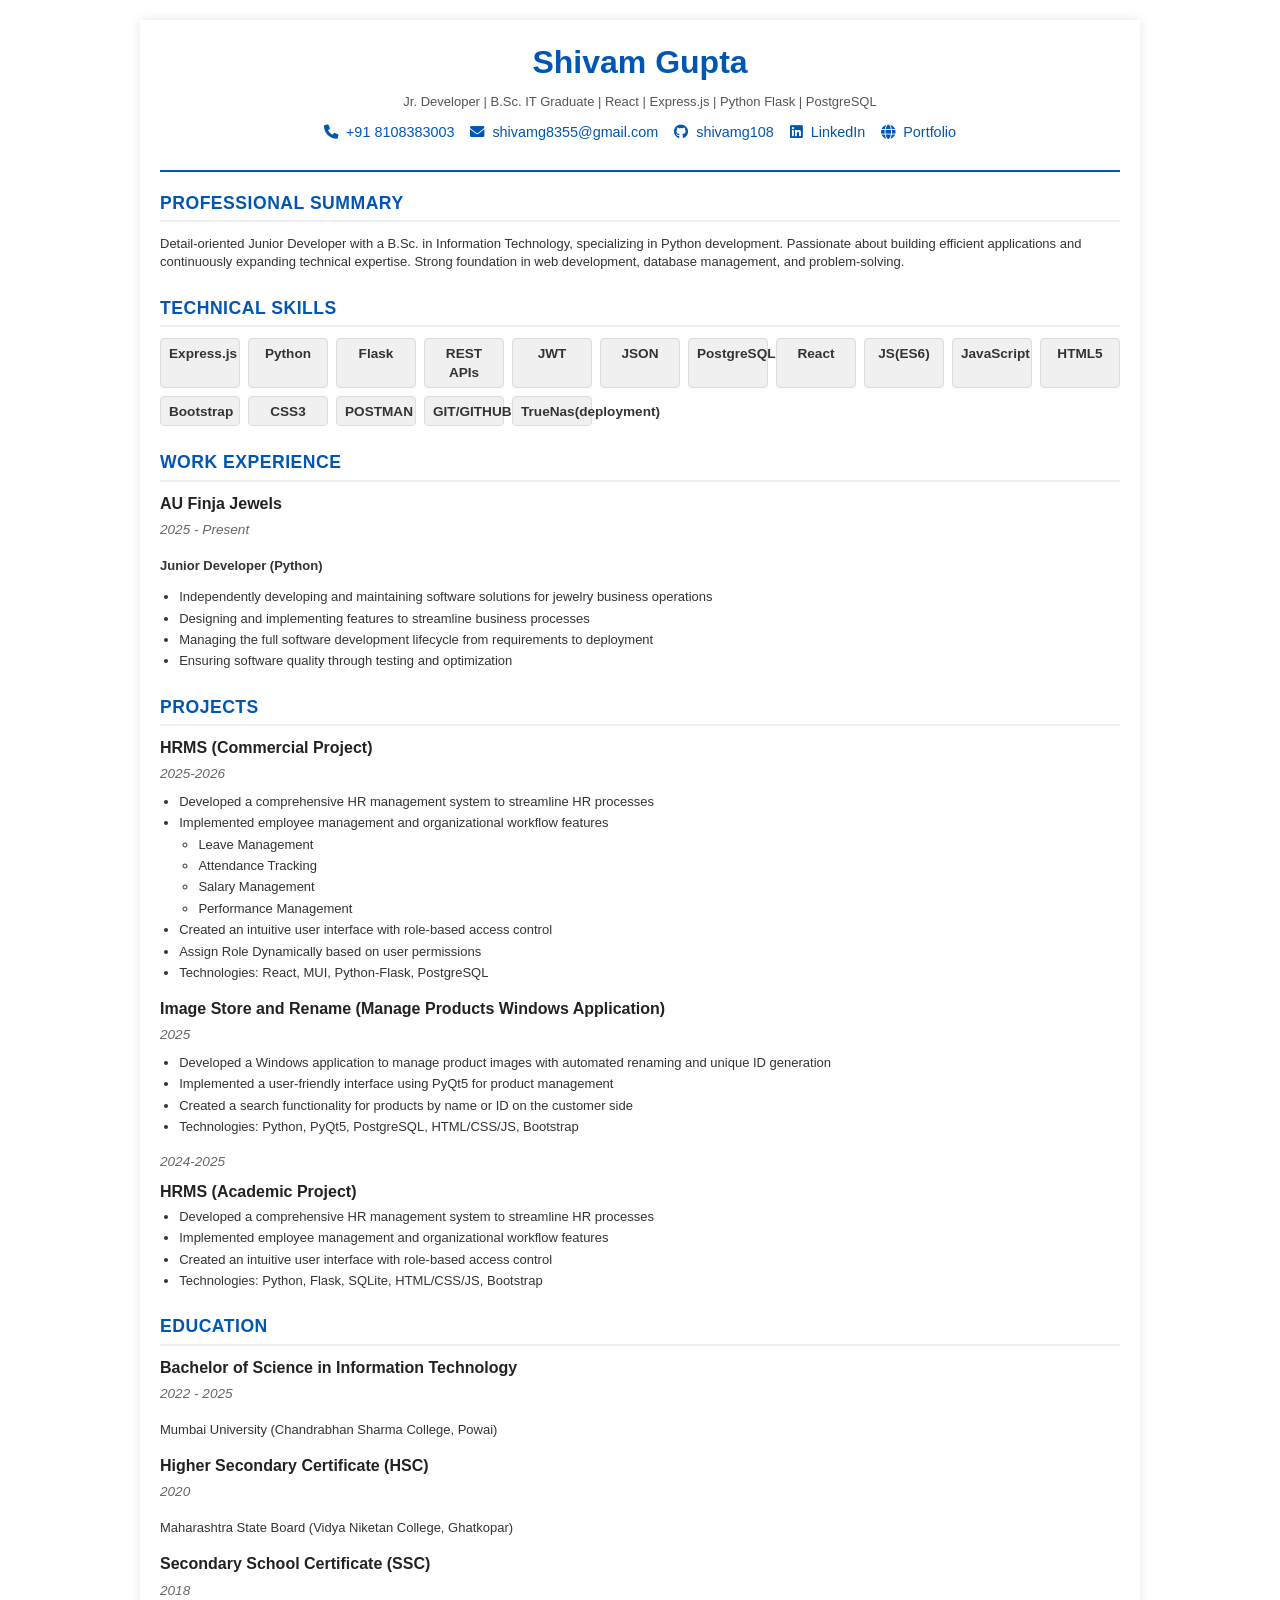
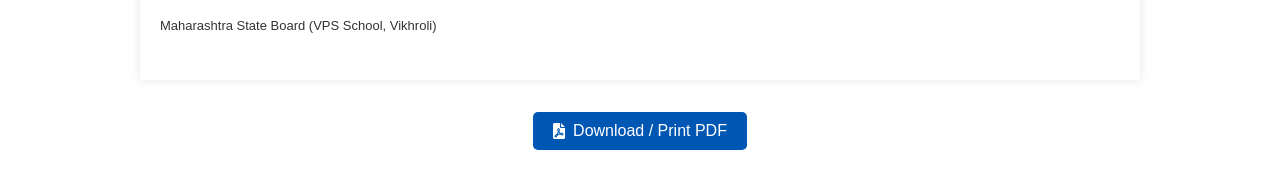
==== resume.html @ e51bef3b "new updates" ====
<!DOCTYPE html>
<html lang="en">

<head>
    <meta charset="UTF-8">
    <meta name="viewport" content="width=device-width, initial-scale=1.0">
    <title>Shivam Gupta - Resume</title>
    <link rel="icon" type="image/png" href="favicon.png">
    <link rel="stylesheet" href="https://cdnjs.cloudflare.com/ajax/libs/font-awesome/6.0.0-beta3/css/all.min.css">
    <style>
        :root {
            --primary-color: #0056b3;
            --text-color: #333333;
            --bg-color: #ffffff;
            --light-gray: #f0f0f0;
        }

        body.resume-page {
            max-width: 1000px;
            margin: 0 auto;
            background: var(--bg-color);
            color: var(--text-color);
            font-family: 'Segoe UI', Tahoma, Geneva, Verdana, sans-serif;
            font-size: 13px;
            line-height: 1.4;
            padding: 20px;
        }

        .container {
            background: #fff;
            padding: 20px;
            box-shadow: 0 0 10px rgba(0,0,0,0.1);
        }

        .resume-header {
            text-align: center;
            margin-bottom: 1.2rem;
            border-bottom: 2px solid var(--primary-color);
            padding-bottom: 1rem;
        }

        .resume-header h1 {
            color: var(--primary-color);
            margin: 0;
            font-size: 2rem;
        }

        .resume-header p {
            color: #555;
            margin: 0.5rem 0;
            font-weight: 500;
        }

        .contact-info {
            display: flex;
            justify-content: center;
            flex-wrap: wrap;
            gap: 1rem;
            margin: 0.7rem 0;
        }

        .contact-info a {
            color: var(--primary-color);
            text-decoration: none;
            display: flex;
            align-items: center;
            gap: 0.5rem;
            font-size: 0.9rem;
        }

        .resume-section {
            margin-bottom: 1.5rem;
        }

        .resume-section h2 {
            color: var(--primary-color);
            border-bottom: 2px solid #eee;
            padding-bottom: 0.3rem;
            margin-bottom: 0.7rem;
            text-transform: uppercase;
            font-size: 1.1rem;
            letter-spacing: 0.5px;
        }

        .resume-item {
            margin-bottom: 1rem;
        }

        .resume-item h3 {
            margin: 0.3rem 0;
            color: #222;
            font-size: 1rem;
        }

        .resume-item .date {
            color: #666;
            font-style: italic;
            font-size: 0.85rem;
            margin-bottom: 0.3rem;
            display: inline-block;
        }

        .resume-item ul {
            margin: 0.3rem 0 0 1.2rem;
            padding: 0;
        }

        .resume-item li {
            margin-bottom: 0.2rem;
        }

        .skills-grid {
            display: grid;
            grid-template-columns: repeat(auto-fill, minmax(80px, 1fr));
            gap: 0.5rem;
        }

        .skill-tag {
            background: var(--light-gray);
            border: 1px solid #ddd;
            color: #333;
            padding: 0.3rem 0.5rem;
            border-radius: 4px;
            text-align: center;
            font-size: 0.85rem;
            font-weight: 600;
        }

        .btn {
            background-color: var(--primary-color);
            color: white;
            padding: 10px 20px;
            text-decoration: none;
            border-radius: 5px;
            border: none;
            cursor: pointer;
            font-size: 1rem;
            display: inline-flex;
            align-items: center;
            gap: 8px;
            transition: background 0.3s;
        }

        .btn:hover {
            background-color: #004494;
        }

        @media print {
            @page {
                margin: 0.5cm;
                size: A4;
            }

            body {
                background: white !important;
                color: black !important;
                -webkit-print-color-adjust: exact !important;
                print-color-adjust: exact !important;
            }

            * {
                -webkit-print-color-adjust: exact !important;
                print-color-adjust: exact !important;
            }

            .container {
                box-shadow: none;
            }

            .resume-page {
                width: 100%;
                max-width: 100%;
                margin: 0;
                padding: 0;
                font-size: 11pt; 
                line-height: 1.3;
            }

            .resume-header h1 {
                color: var(--primary-color) !important;
            }

            .resume-section h2 {
                color: var(--primary-color) !important;
                border-bottom: 2px solid var(--primary-color) !important;
            }

            .contact-info a {
                color: var(--primary-color) !important;
                text-decoration: none;
            }

            .skill-tag {
                background: var(--primary-color) !important;
                border: 1px solid var(--primary-color) !important;
                color: white !important;
            }

            .no-print {
                display: none !important;
            }

            .print-only {
                display: block !important;
                margin-top: 2rem;
                padding-top: 1rem;
                border-top: 1px solid #ccc;
                text-align: center;
                font-size: 0.9em;
                page-break-inside: avoid;
            }

            a {
                text-decoration: none;
                color: inherit;
            }
            
            .resume-item {
                break-inside: avoid;
            }
            
            h2 {
                break-after: avoid;
            }
        }
        
        @media screen {
            .print-only {
                display: none;
            }
        }
    </style>
</head>

<body class="resume-page">
    <div class="container">
        <div class="resume-header">
            <h1>Shivam Gupta</h1>
            <p>Jr. Developer | B.Sc. IT Graduate | React | Express.js | Python Flask | PostgreSQL</p>
            <div class="contact-info">
                <a href="tel:+918108383003"><i class="fas fa-phone"></i> +91 8108383003</a>
                <a href="mailto:shivamg8355@gmail.com"><i class="fas fa-envelope"></i> shivamg8355@gmail.com</a>
                <a href="https://github.com/shivamg108" target="_blank"><i class="fab fa-github"></i> shivamg108</a>
                <a href="https://www.linkedin.com/in/shivam-gupta-35264a30b" target="_blank"><i class="fab fa-linkedin"></i> LinkedIn</a>
                <a href="https://shivamg108.github.io/portfolio-shivam/" target="_blank"><i class="fas fa-globe"></i> Portfolio</a>
            </div>
        </div>

        <div class="resume-section">
            <h2>Professional Summary</h2>
            <p>Detail-oriented Junior Developer with a B.Sc. in Information Technology, specializing in Python
                development. Passionate about building
                efficient applications and continuously expanding technical expertise. Strong foundation in web
                development, database management, and problem-solving.</p>
        </div>

        <div class="resume-section">
            <h2>Technical Skills</h2>
            <div class="skills-grid">
                <div class="skill-tag">Express.js</div>
                <div class="skill-tag">Python</div>
                <div class="skill-tag">Flask</div>
                <div class="skill-tag">REST APIs</div>
                <div class="skill-tag">JWT</div>
                <div class="skill-tag">JSON</div>
                <div class="skill-tag">PostgreSQL</div>
                <div class="skill-tag">React</div>
                <div class="skill-tag">JS(ES6)</div>
                <div class="skill-tag">JavaScript</div>
                <div class="skill-tag">HTML5</div>
                <div class="skill-tag">Bootstrap</div>
                <div class="skill-tag">CSS3</div>
                <div class="skill-tag">POSTMAN</div>
                <div class="skill-tag">GIT/GITHUB</div>
                <div class="skill-tag">TrueNas(deployment)</div>
            </div>
        </div>

        <div class="resume-section">
            <h2>Work Experience</h2>

            <div class="resume-item">
                <h3>AU Finja Jewels</h3>
                <div class="date">2025 - Present</div>
                <p><strong>Junior Developer (Python)</strong></p>
                <ul>
                    <li>Independently developing and maintaining software solutions for jewelry business operations</li>
                    <li>Designing and implementing features to streamline business processes</li>
                    <li>Managing the full software development lifecycle from requirements to deployment</li>
                    <li>Ensuring software quality through testing and optimization</li>
                </ul>
            </div>

        </div>

        <div class="resume-section">
            <h2>Projects</h2>
            <div class="resume-item">
                <h3>HRMS (Commercial Project)</h3>
                <div class="date">2025-2026</div>
                <ul>
                    <li>Developed a comprehensive HR management system to streamline HR processes</li>
                    <li>Implemented employee management and organizational workflow features
                        <ul style="margin-top: 0.2rem;">
                            <li>Leave Management</li>
                            <li>Attendance Tracking</li>
                            <li>Salary Management</li>
                            <li>Performance Management</li>
                        </ul>
                    </li>
                    <li>Created an intuitive user interface with role-based access control</li>
                    <li>Assign Role Dynamically based on user permissions</li>
                    <li>Technologies: React, MUI, Python-Flask, PostgreSQL</li>
                </ul>
            </div>

            <div class="resume-item">
                <h3>Image Store and Rename (Manage Products Windows Application)</h3>
                <div class="date">2025</div>
                <ul>
                    <li>Developed a Windows application to manage product images with automated renaming and unique ID
                        generation</li>

                    <li>Implemented a user-friendly interface using PyQt5 for product management</li>
                    <li>Created a search functionality for products by name or ID on the customer side</li>
                    <li>Technologies: Python, PyQt5, PostgreSQL, HTML/CSS/JS, Bootstrap</li>
                </ul>
            </div>

            <div class="resume-item">
                <div class="date">2024-2025</div>
                <h3>HRMS (Academic Project)</h3>
                <ul>
                    <li>Developed a comprehensive HR management system to streamline HR processes</li>
                    <li>Implemented employee management and organizational workflow features</li>
                    <li>Created an intuitive user interface with role-based access control</li>
                    <li>Technologies: Python, Flask, SQLite, HTML/CSS/JS, Bootstrap</li>
                </ul>
            </div>
        </div>

        <div class="resume-section">
            <h2>Education</h2>
            <div class="resume-item">
                <h3>Bachelor of Science in Information Technology</h3>
                <div class="date">2022 - 2025</div>
                <p>Mumbai University (Chandrabhan Sharma College, Powai)</p>
            </div>
            <div class="resume-item">
                <h3>Higher Secondary Certificate (HSC)</h3>
                <div class="date">2020</div>
                <p>Maharashtra State Board (Vidya Niketan College, Ghatkopar)</p>
            </div>
            <div class="resume-item">
                <h3>Secondary School Certificate (SSC)</h3>
                <div class="date">2018</div>
                <p>Maharashtra State Board (VPS School, Vikhroli)</p>
            </div>
        </div>
        <div class="print-only">
            <p>References available upon request.</p>
            <p style="margin-top: 10px;"><strong>Portfolio:</strong> shivamg108.github.io/portfolio-shivam/</p>
        </div>
    </div>

    <div class="no-print" style="text-align: center; margin: 2rem 0 0;">
        <button onclick="window.print()" class="btn">
            <i class="fas fa-file-pdf"></i> Download / Print PDF
        </button>
    </div>

</body>

</html>
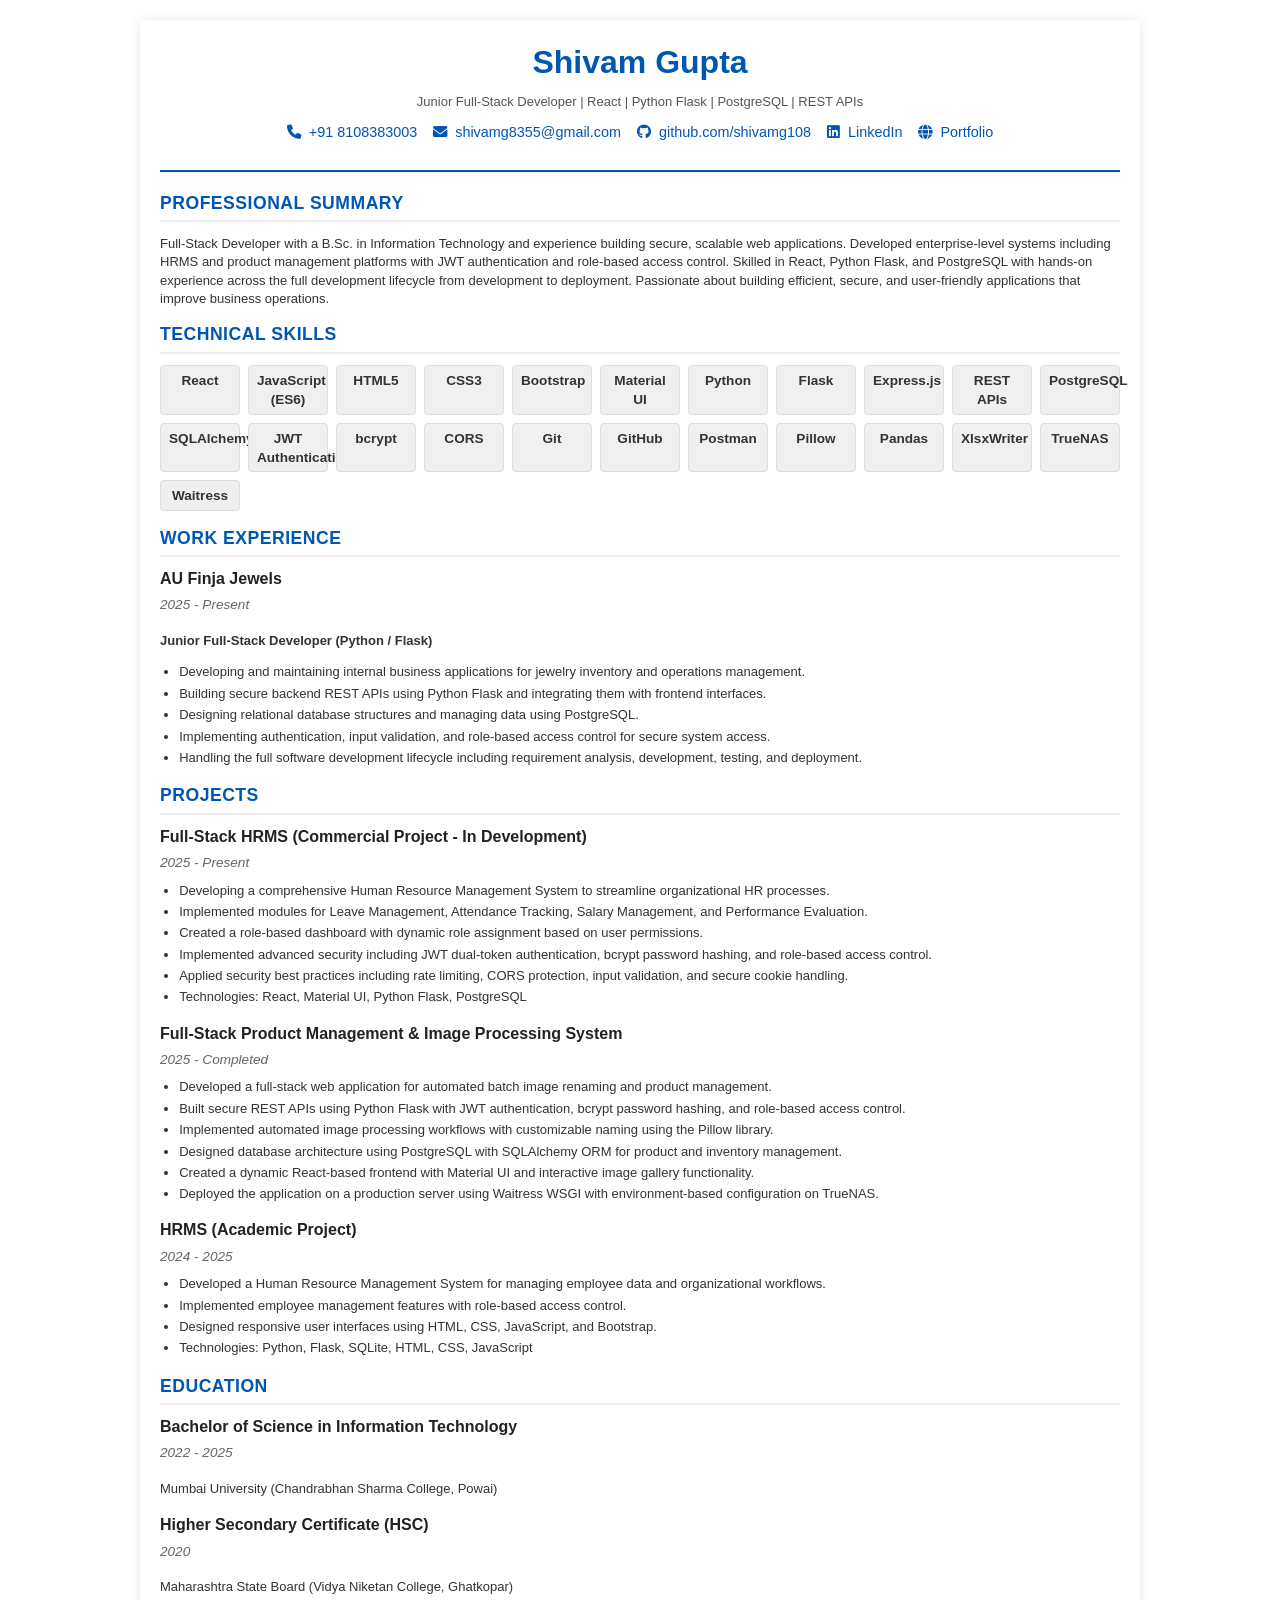
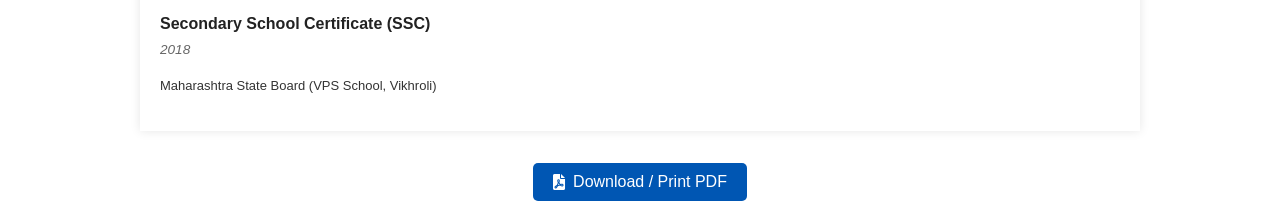
==== commit 0b5b868c: "Add files via upload" ====
--- a/resume.html
+++ b/resume.html
@@ -29,7 +29,7 @@
         .container {
             background: #fff;
             padding: 20px;
-            box-shadow: 0 0 10px rgba(0,0,0,0.1);
+            box-shadow: 0 0 10px rgba(0, 0, 0, 0.1);
         }
 
         .resume-header {
@@ -69,7 +69,7 @@
         }
 
         .resume-section {
-            margin-bottom: 1.5rem;
+            margin-bottom: 0.8rem;
         }
 
         .resume-section h2 {
@@ -172,7 +172,7 @@
                 max-width: 100%;
                 margin: 0;
                 padding: 0;
-                font-size: 11pt; 
+                font-size: 11pt;
                 line-height: 1.3;
             }
 
@@ -214,16 +214,16 @@
                 text-decoration: none;
                 color: inherit;
             }
-            
+
             .resume-item {
                 break-inside: avoid;
             }
-            
+
             h2 {
                 break-after: avoid;
             }
         }
-        
+
         @media screen {
             .print-only {
                 display: none;
@@ -233,112 +233,187 @@
 </head>
 
 <body class="resume-page">
+
     <div class="container">
+
         <div class="resume-header">
             <h1>Shivam Gupta</h1>
-            <p>Jr. Developer | B.Sc. IT Graduate | React | Express.js | Python Flask | PostgreSQL</p>
+            <p>Junior Full-Stack Developer | React | Python Flask | PostgreSQL | REST APIs</p>
             <div class="contact-info">
-                <a href="tel:+918108383003"><i class="fas fa-phone"></i> +91 8108383003</a>
-                <a href="mailto:shivamg8355@gmail.com"><i class="fas fa-envelope"></i> shivamg8355@gmail.com</a>
-                <a href="https://github.com/shivamg108" target="_blank"><i class="fab fa-github"></i> shivamg108</a>
-                <a href="https://www.linkedin.com/in/shivam-gupta-35264a30b" target="_blank"><i class="fab fa-linkedin"></i> LinkedIn</a>
-                <a href="https://shivamg108.github.io/portfolio-shivam/" target="_blank"><i class="fas fa-globe"></i> Portfolio</a>
+                <a href="tel:+918108383003">
+                    <i class="fas fa-phone"></i> +91 8108383003
+                </a>
+                <a href="mailto:shivamg8355@gmail.com">
+                    <i class="fas fa-envelope"></i> shivamg8355@gmail.com
+                </a>
+                <a href="https://github.com/shivamg108" target="_blank">
+                    <i class="fab fa-github"></i> github.com/shivamg108
+                </a>
+                <a href="https://www.linkedin.com/in/shivam-gupta-35264a30b" target="_blank">
+                    <i class="fab fa-linkedin"></i> LinkedIn
+                </a>
+                <a href="https://shivamg108.github.io/portfolio-shivam/" target="_blank">
+                    <i class="fas fa-globe"></i> Portfolio
+                </a>
             </div>
         </div>
 
         <div class="resume-section">
             <h2>Professional Summary</h2>
-            <p>Detail-oriented Junior Developer with a B.Sc. in Information Technology, specializing in Python
-                development. Passionate about building
-                efficient applications and continuously expanding technical expertise. Strong foundation in web
-                development, database management, and problem-solving.</p>
-        </div>
+            <p>
+                Full-Stack Developer with a B.Sc. in Information Technology and experience building secure,
+                scalable web applications. Developed enterprise-level systems including HRMS and product
+                management platforms with JWT authentication and role-based access control. Skilled in
+                React, Python Flask, and PostgreSQL with hands-on experience across the full development
+                lifecycle from development to deployment. Passionate about building efficient, secure,
+                and user-friendly applications that improve business operations.
+            </p>
+        </div>
+
 
         <div class="resume-section">
             <h2>Technical Skills</h2>
             <div class="skills-grid">
-                <div class="skill-tag">Express.js</div>
+                <div class="skill-tag">React</div>
+                <div class="skill-tag">JavaScript (ES6)</div>
+                <div class="skill-tag">HTML5</div>
+                <div class="skill-tag">CSS3</div>
+                <div class="skill-tag">Bootstrap</div>
+                <div class="skill-tag">Material UI</div>
+
                 <div class="skill-tag">Python</div>
                 <div class="skill-tag">Flask</div>
+                <div class="skill-tag">Express.js</div>
                 <div class="skill-tag">REST APIs</div>
-                <div class="skill-tag">JWT</div>
-                <div class="skill-tag">JSON</div>
+
                 <div class="skill-tag">PostgreSQL</div>
-                <div class="skill-tag">React</div>
-                <div class="skill-tag">JS(ES6)</div>
-                <div class="skill-tag">JavaScript</div>
-                <div class="skill-tag">HTML5</div>
-                <div class="skill-tag">Bootstrap</div>
-                <div class="skill-tag">CSS3</div>
-                <div class="skill-tag">POSTMAN</div>
-                <div class="skill-tag">GIT/GITHUB</div>
-                <div class="skill-tag">TrueNas(deployment)</div>
-            </div>
-        </div>
-
+                <div class="skill-tag">SQLAlchemy</div>
+
+                <div class="skill-tag">JWT Authentication</div>
+                <div class="skill-tag">bcrypt</div>
+                <div class="skill-tag">CORS</div>
+
+                <div class="skill-tag">Git</div>
+                <div class="skill-tag">GitHub</div>
+                <div class="skill-tag">Postman</div>
+
+                <div class="skill-tag">Pillow</div>
+                <div class="skill-tag">Pandas</div>
+                <div class="skill-tag">XlsxWriter</div>
+
+                <div class="skill-tag">TrueNAS</div>
+                <div class="skill-tag">Waitress</div>
+            </div>
+        </div>
         <div class="resume-section">
             <h2>Work Experience</h2>
-
             <div class="resume-item">
                 <h3>AU Finja Jewels</h3>
                 <div class="date">2025 - Present</div>
-                <p><strong>Junior Developer (Python)</strong></p>
+                <p><strong>Junior Full-Stack Developer (Python / Flask)</strong></p>
                 <ul>
-                    <li>Independently developing and maintaining software solutions for jewelry business operations</li>
-                    <li>Designing and implementing features to streamline business processes</li>
-                    <li>Managing the full software development lifecycle from requirements to deployment</li>
-                    <li>Ensuring software quality through testing and optimization</li>
+                    <li>
+                        Developing and maintaining internal business applications for jewelry inventory and
+                        operations management.
+                    </li>
+                    <li>
+                        Building secure backend REST APIs using Python Flask and integrating them with
+                        frontend interfaces.
+                    </li>
+                    <li>
+                        Designing relational database structures and managing data using PostgreSQL.
+                    </li>
+                    <li>
+                        Implementing authentication, input validation, and role-based access control for
+                        secure system access.
+                    </li>
+                    <li>
+                        Handling the full software development lifecycle including requirement analysis,
+                        development, testing, and deployment.
+                    </li>
                 </ul>
             </div>
-
-        </div>
-
+        </div>
         <div class="resume-section">
             <h2>Projects</h2>
             <div class="resume-item">
-                <h3>HRMS (Commercial Project)</h3>
-                <div class="date">2025-2026</div>
+                <h3>Full-Stack HRMS (Commercial Project - In Development)</h3>
+                <div class="date">2025 - Present</div>
                 <ul>
-                    <li>Developed a comprehensive HR management system to streamline HR processes</li>
-                    <li>Implemented employee management and organizational workflow features
-                        <ul style="margin-top: 0.2rem;">
-                            <li>Leave Management</li>
-                            <li>Attendance Tracking</li>
-                            <li>Salary Management</li>
-                            <li>Performance Management</li>
-                        </ul>
-                    </li>
-                    <li>Created an intuitive user interface with role-based access control</li>
-                    <li>Assign Role Dynamically based on user permissions</li>
-                    <li>Technologies: React, MUI, Python-Flask, PostgreSQL</li>
+                    <li>
+                        Developing a comprehensive Human Resource Management System to streamline
+                        organizational HR processes.
+                    </li>
+                    <li>
+                        Implemented modules for Leave Management, Attendance Tracking,
+                        Salary Management, and Performance Evaluation.
+                    </li>
+                    <li>
+                        Created a role-based dashboard with dynamic role assignment based on user permissions.
+                    </li>
+                    <li>
+                        Implemented advanced security including JWT dual-token authentication,
+                        bcrypt password hashing, and role-based access control.
+                    </li>
+                    <li>
+                        Applied security best practices including rate limiting, CORS protection,
+                        input validation, and secure cookie handling.
+                    </li>
+                    <li>
+                        Technologies: React, Material UI, Python Flask, PostgreSQL
+                    </li>
                 </ul>
             </div>
-
-            <div class="resume-item">
-                <h3>Image Store and Rename (Manage Products Windows Application)</h3>
-                <div class="date">2025</div>
+            <div class="resume-item">
+                <h3>Full-Stack Product Management & Image Processing System</h3>
+                <div class="date">2025 - Completed</div>
                 <ul>
-                    <li>Developed a Windows application to manage product images with automated renaming and unique ID
-                        generation</li>
-
-                    <li>Implemented a user-friendly interface using PyQt5 for product management</li>
-                    <li>Created a search functionality for products by name or ID on the customer side</li>
-                    <li>Technologies: Python, PyQt5, PostgreSQL, HTML/CSS/JS, Bootstrap</li>
+                    <li>
+                        Developed a full-stack web application for automated batch image renaming
+                        and product management.
+                    </li>
+                    <li>
+                        Built secure REST APIs using Python Flask with JWT authentication,
+                        bcrypt password hashing, and role-based access control.
+                    </li>
+                    <li>
+                        Implemented automated image processing workflows with customizable naming
+                        using the Pillow library.
+                    </li>
+                    <li>
+                        Designed database architecture using PostgreSQL with SQLAlchemy ORM
+                        for product and inventory management.
+                    </li>
+                    <li>
+                        Created a dynamic React-based frontend with Material UI and interactive
+                        image gallery functionality.
+                    </li>
+                    <li>
+                        Deployed the application on a production server using Waitress WSGI
+                        with environment-based configuration on TrueNAS.
+                    </li>
                 </ul>
             </div>
-
-            <div class="resume-item">
-                <div class="date">2024-2025</div>
+            <div class="resume-item">
                 <h3>HRMS (Academic Project)</h3>
+                <div class="date">2024 - 2025</div>
                 <ul>
-                    <li>Developed a comprehensive HR management system to streamline HR processes</li>
-                    <li>Implemented employee management and organizational workflow features</li>
-                    <li>Created an intuitive user interface with role-based access control</li>
-                    <li>Technologies: Python, Flask, SQLite, HTML/CSS/JS, Bootstrap</li>
+                    <li>
+                        Developed a Human Resource Management System for managing employee data
+                        and organizational workflows.
+                    </li>
+                    <li>
+                        Implemented employee management features with role-based access control.
+                    </li>
+                    <li>
+                        Designed responsive user interfaces using HTML, CSS, JavaScript, and Bootstrap.
+                    </li>
+                    <li>
+                        Technologies: Python, Flask, SQLite, HTML, CSS, JavaScript
+                    </li>
                 </ul>
             </div>
         </div>
-
         <div class="resume-section">
             <h2>Education</h2>
             <div class="resume-item">
@@ -359,16 +434,16 @@
         </div>
         <div class="print-only">
             <p>References available upon request.</p>
-            <p style="margin-top: 10px;"><strong>Portfolio:</strong> shivamg108.github.io/portfolio-shivam/</p>
+            <p style="margin-top:10px;">
+                <strong>Portfolio:</strong> shivamg108.github.io/portfolio-shivam/
+            </p>
         </div>
     </div>
-
-    <div class="no-print" style="text-align: center; margin: 2rem 0 0;">
+    <div class="no-print" style="text-align:center; margin:2rem 0 0;">
         <button onclick="window.print()" class="btn">
             <i class="fas fa-file-pdf"></i> Download / Print PDF
         </button>
     </div>
-
 </body>
 
 </html>
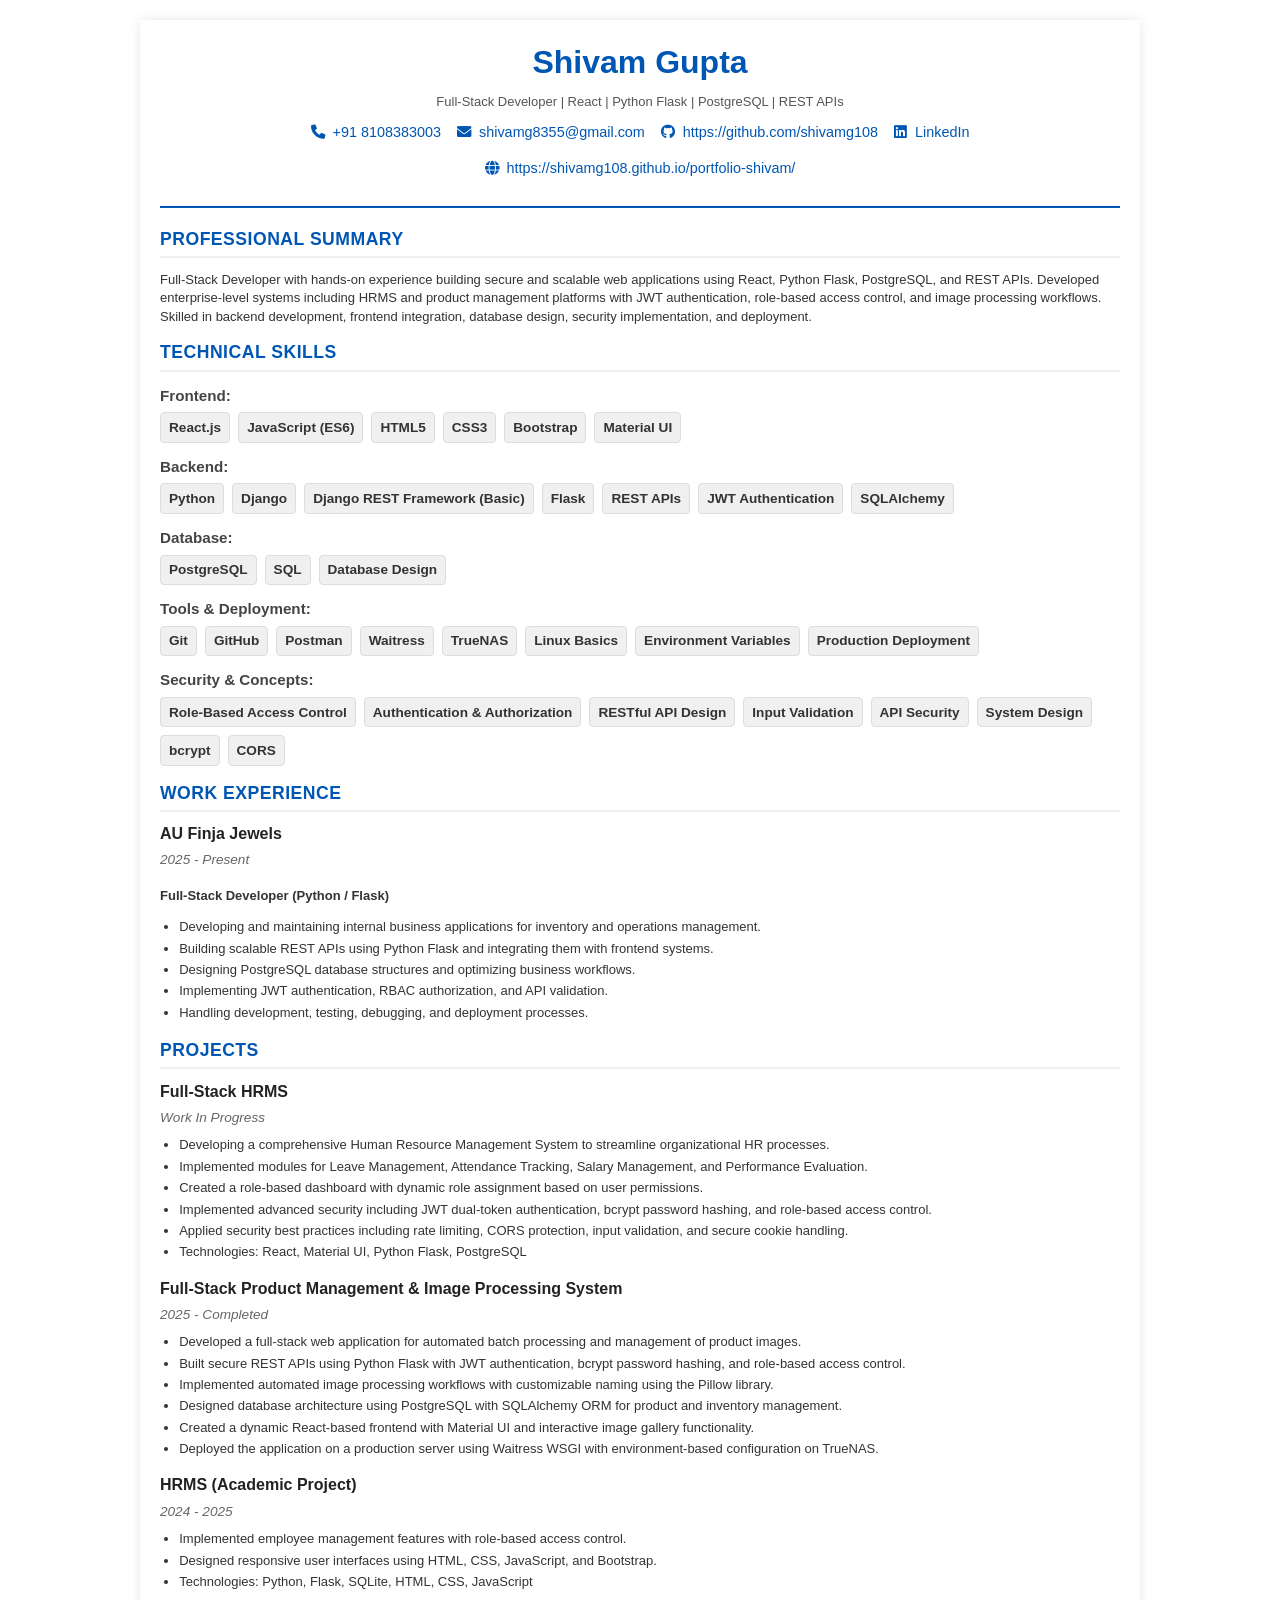
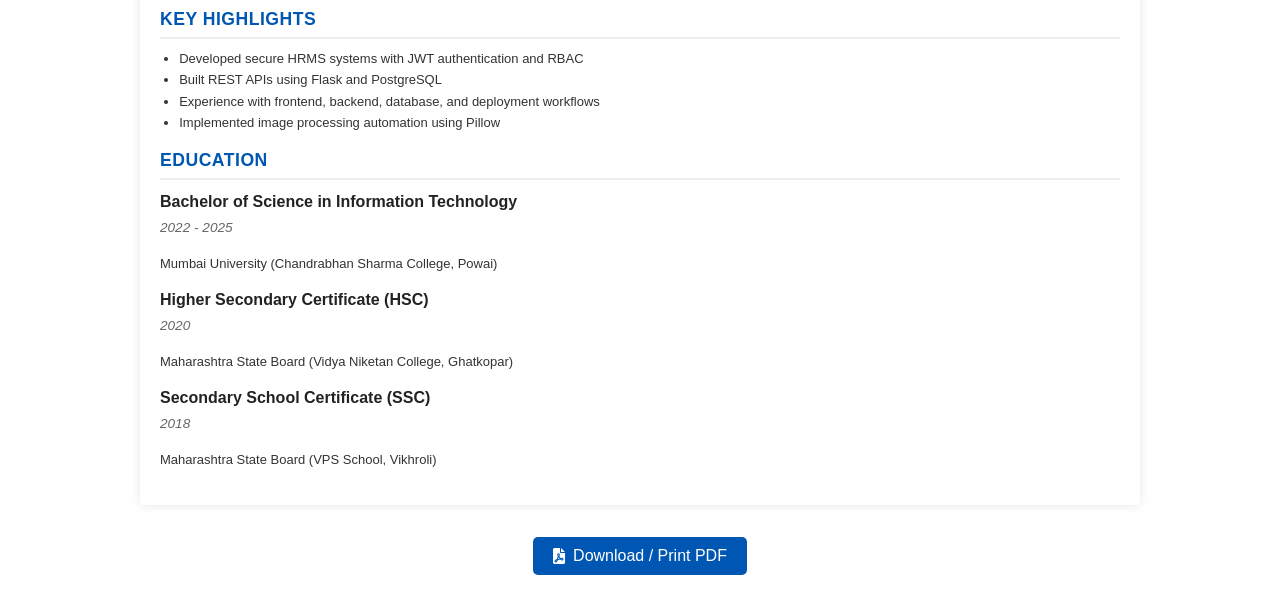
==== commit 7a8f8d13: "Revise resume layout and content for clarity Updated resume to reflect a more accurate title and enh" ====
--- a/resume.html
+++ b/resume.html
@@ -110,9 +110,15 @@
         }
 
         .skills-grid {
-            display: grid;
-            grid-template-columns: repeat(auto-fill, minmax(80px, 1fr));
+            display: flex;
+            flex-wrap: wrap;
             gap: 0.5rem;
+        }
+
+        .skill-category h3 {
+            font-size: 0.95rem;
+            color: #444;
+            margin: 0.8rem 0 0.4rem 0;
         }
 
         .skill-tag {
@@ -238,7 +244,7 @@
 
         <div class="resume-header">
             <h1>Shivam Gupta</h1>
-            <p>Junior Full-Stack Developer | React | Python Flask | PostgreSQL | REST APIs</p>
+            <p>Full-Stack Developer | React | Python Flask | PostgreSQL | REST APIs</p>
             <div class="contact-info">
                 <a href="tel:+918108383003">
                     <i class="fas fa-phone"></i> +91 8108383003
@@ -247,13 +253,13 @@
                     <i class="fas fa-envelope"></i> shivamg8355@gmail.com
                 </a>
                 <a href="https://github.com/shivamg108" target="_blank">
-                    <i class="fab fa-github"></i> github.com/shivamg108
+                    <i class="fab fa-github"></i> https://github.com/shivamg108
                 </a>
                 <a href="https://www.linkedin.com/in/shivam-gupta-35264a30b" target="_blank">
                     <i class="fab fa-linkedin"></i> LinkedIn
                 </a>
                 <a href="https://shivamg108.github.io/portfolio-shivam/" target="_blank">
-                    <i class="fas fa-globe"></i> Portfolio
+                    <i class="fas fa-globe"></i> https://shivamg108.github.io/portfolio-shivam/
                 </a>
             </div>
         </div>
@@ -261,48 +267,73 @@
         <div class="resume-section">
             <h2>Professional Summary</h2>
             <p>
-                Full-Stack Developer with a B.Sc. in Information Technology and experience building secure,
-                scalable web applications. Developed enterprise-level systems including HRMS and product
-                management platforms with JWT authentication and role-based access control. Skilled in
-                React, Python Flask, and PostgreSQL with hands-on experience across the full development
-                lifecycle from development to deployment. Passionate about building efficient, secure,
-                and user-friendly applications that improve business operations.
+                Full-Stack Developer with hands-on experience building secure and scalable web applications using React,
+                Python Flask, PostgreSQL, and REST APIs. Developed enterprise-level systems including HRMS and product
+                management platforms with JWT authentication, role-based access control, and image processing workflows.
+                Skilled in backend development, frontend integration, database design, security implementation, and
+                deployment.
             </p>
         </div>
 
 
         <div class="resume-section">
             <h2>Technical Skills</h2>
-            <div class="skills-grid">
-                <div class="skill-tag">React</div>
-                <div class="skill-tag">JavaScript (ES6)</div>
-                <div class="skill-tag">HTML5</div>
-                <div class="skill-tag">CSS3</div>
-                <div class="skill-tag">Bootstrap</div>
-                <div class="skill-tag">Material UI</div>
-
-                <div class="skill-tag">Python</div>
-                <div class="skill-tag">Flask</div>
-                <div class="skill-tag">Express.js</div>
-                <div class="skill-tag">REST APIs</div>
-
-                <div class="skill-tag">PostgreSQL</div>
-                <div class="skill-tag">SQLAlchemy</div>
-
-                <div class="skill-tag">JWT Authentication</div>
-                <div class="skill-tag">bcrypt</div>
-                <div class="skill-tag">CORS</div>
-
-                <div class="skill-tag">Git</div>
-                <div class="skill-tag">GitHub</div>
-                <div class="skill-tag">Postman</div>
-
-                <div class="skill-tag">Pillow</div>
-                <div class="skill-tag">Pandas</div>
-                <div class="skill-tag">XlsxWriter</div>
-
-                <div class="skill-tag">TrueNAS</div>
-                <div class="skill-tag">Waitress</div>
+            <div class="skill-category">
+                <h3>Frontend:</h3>
+                <div class="skills-grid">
+                    <div class="skill-tag">React.js</div>
+                    <div class="skill-tag">JavaScript (ES6)</div>
+                    <div class="skill-tag">HTML5</div>
+                    <div class="skill-tag">CSS3</div>
+                    <div class="skill-tag">Bootstrap</div>
+                    <div class="skill-tag">Material UI</div>
+                </div>
+            </div>
+            <div class="skill-category">
+                <h3>Backend:</h3>
+                <div class="skills-grid">
+                    <div class="skill-tag">Python</div>
+                    <div class="skill-tag">Django</div>
+                    <div class="skill-tag">Django REST Framework (Basic)</div>
+                    <div class="skill-tag">Flask</div>
+                    <div class="skill-tag">REST APIs</div>
+                    <div class="skill-tag">JWT Authentication</div>
+                    <div class="skill-tag">SQLAlchemy</div>
+                </div>
+            </div>
+            <div class="skill-category">
+                <h3>Database:</h3>
+                <div class="skills-grid">
+                    <div class="skill-tag">PostgreSQL</div>
+                    <div class="skill-tag">SQL</div>
+                    <div class="skill-tag">Database Design</div>
+                </div>
+            </div>
+            <div class="skill-category">
+                <h3>Tools & Deployment:</h3>
+                <div class="skills-grid">
+                    <div class="skill-tag">Git</div>
+                    <div class="skill-tag">GitHub</div>
+                    <div class="skill-tag">Postman</div>
+                    <div class="skill-tag">Waitress</div>
+                    <div class="skill-tag">TrueNAS</div>
+                    <div class="skill-tag">Linux Basics</div>
+                    <div class="skill-tag">Environment Variables</div>
+                    <div class="skill-tag">Production Deployment</div>
+                </div>
+            </div>
+            <div class="skill-category">
+                <h3>Security & Concepts:</h3>
+                <div class="skills-grid">
+                    <div class="skill-tag">Role-Based Access Control</div>
+                    <div class="skill-tag">Authentication & Authorization</div>
+                    <div class="skill-tag">RESTful API Design</div>
+                    <div class="skill-tag">Input Validation</div>
+                    <div class="skill-tag">API Security</div>
+                    <div class="skill-tag">System Design</div>
+                    <div class="skill-tag">bcrypt</div>
+                    <div class="skill-tag">CORS</div>
+                </div>
             </div>
         </div>
         <div class="resume-section">
@@ -310,26 +341,23 @@
             <div class="resume-item">
                 <h3>AU Finja Jewels</h3>
                 <div class="date">2025 - Present</div>
-                <p><strong>Junior Full-Stack Developer (Python / Flask)</strong></p>
+                <p><strong>Full-Stack Developer (Python / Flask)</strong></p>
                 <ul>
                     <li>
-                        Developing and maintaining internal business applications for jewelry inventory and
-                        operations management.
-                    </li>
-                    <li>
-                        Building secure backend REST APIs using Python Flask and integrating them with
-                        frontend interfaces.
-                    </li>
-                    <li>
-                        Designing relational database structures and managing data using PostgreSQL.
-                    </li>
-                    <li>
-                        Implementing authentication, input validation, and role-based access control for
-                        secure system access.
-                    </li>
-                    <li>
-                        Handling the full software development lifecycle including requirement analysis,
-                        development, testing, and deployment.
+                        Developing and maintaining internal business applications for inventory and operations
+                        management.
+                    </li>
+                    <li>
+                        Building scalable REST APIs using Python Flask and integrating them with frontend systems.
+                    </li>
+                    <li>
+                        Designing PostgreSQL database structures and optimizing business workflows.
+                    </li>
+                    <li>
+                        Implementing JWT authentication, RBAC authorization, and API validation.
+                    </li>
+                    <li>
+                        Handling development, testing, debugging, and deployment processes.
                     </li>
                 </ul>
             </div>
@@ -337,8 +365,8 @@
         <div class="resume-section">
             <h2>Projects</h2>
             <div class="resume-item">
-                <h3>Full-Stack HRMS (Commercial Project - In Development)</h3>
-                <div class="date">2025 - Present</div>
+                <h3>Full-Stack HRMS</h3>
+                <div class="date">Work In Progress</div>
                 <ul>
                     <li>
                         Developing a comprehensive Human Resource Management System to streamline
@@ -369,8 +397,8 @@
                 <div class="date">2025 - Completed</div>
                 <ul>
                     <li>
-                        Developed a full-stack web application for automated batch image renaming
-                        and product management.
+                        Developed a full-stack web application for automated batch processing and management of product
+                        images.
                     </li>
                     <li>
                         Built secure REST APIs using Python Flask with JWT authentication,
@@ -399,10 +427,6 @@
                 <div class="date">2024 - 2025</div>
                 <ul>
                     <li>
-                        Developed a Human Resource Management System for managing employee data
-                        and organizational workflows.
-                    </li>
-                    <li>
                         Implemented employee management features with role-based access control.
                     </li>
                     <li>
@@ -414,6 +438,18 @@
                 </ul>
             </div>
         </div>
+        <div class="resume-section">
+            <h2>Key Highlights</h2>
+            <div class="resume-item">
+                <ul>
+                    <li>Developed secure HRMS systems with JWT authentication and RBAC</li>
+                    <li>Built REST APIs using Flask and PostgreSQL</li>
+                    <li>Experience with frontend, backend, database, and deployment workflows</li>
+                    <li>Implemented image processing automation using Pillow</li>
+                </ul>
+            </div>
+        </div>
+
         <div class="resume-section">
             <h2>Education</h2>
             <div class="resume-item">
@@ -431,12 +467,6 @@
                 <div class="date">2018</div>
                 <p>Maharashtra State Board (VPS School, Vikhroli)</p>
             </div>
-        </div>
-        <div class="print-only">
-            <p>References available upon request.</p>
-            <p style="margin-top:10px;">
-                <strong>Portfolio:</strong> shivamg108.github.io/portfolio-shivam/
-            </p>
         </div>
     </div>
     <div class="no-print" style="text-align:center; margin:2rem 0 0;">
@@ -446,4 +476,4 @@
     </div>
 </body>
 
-</html>+</html>
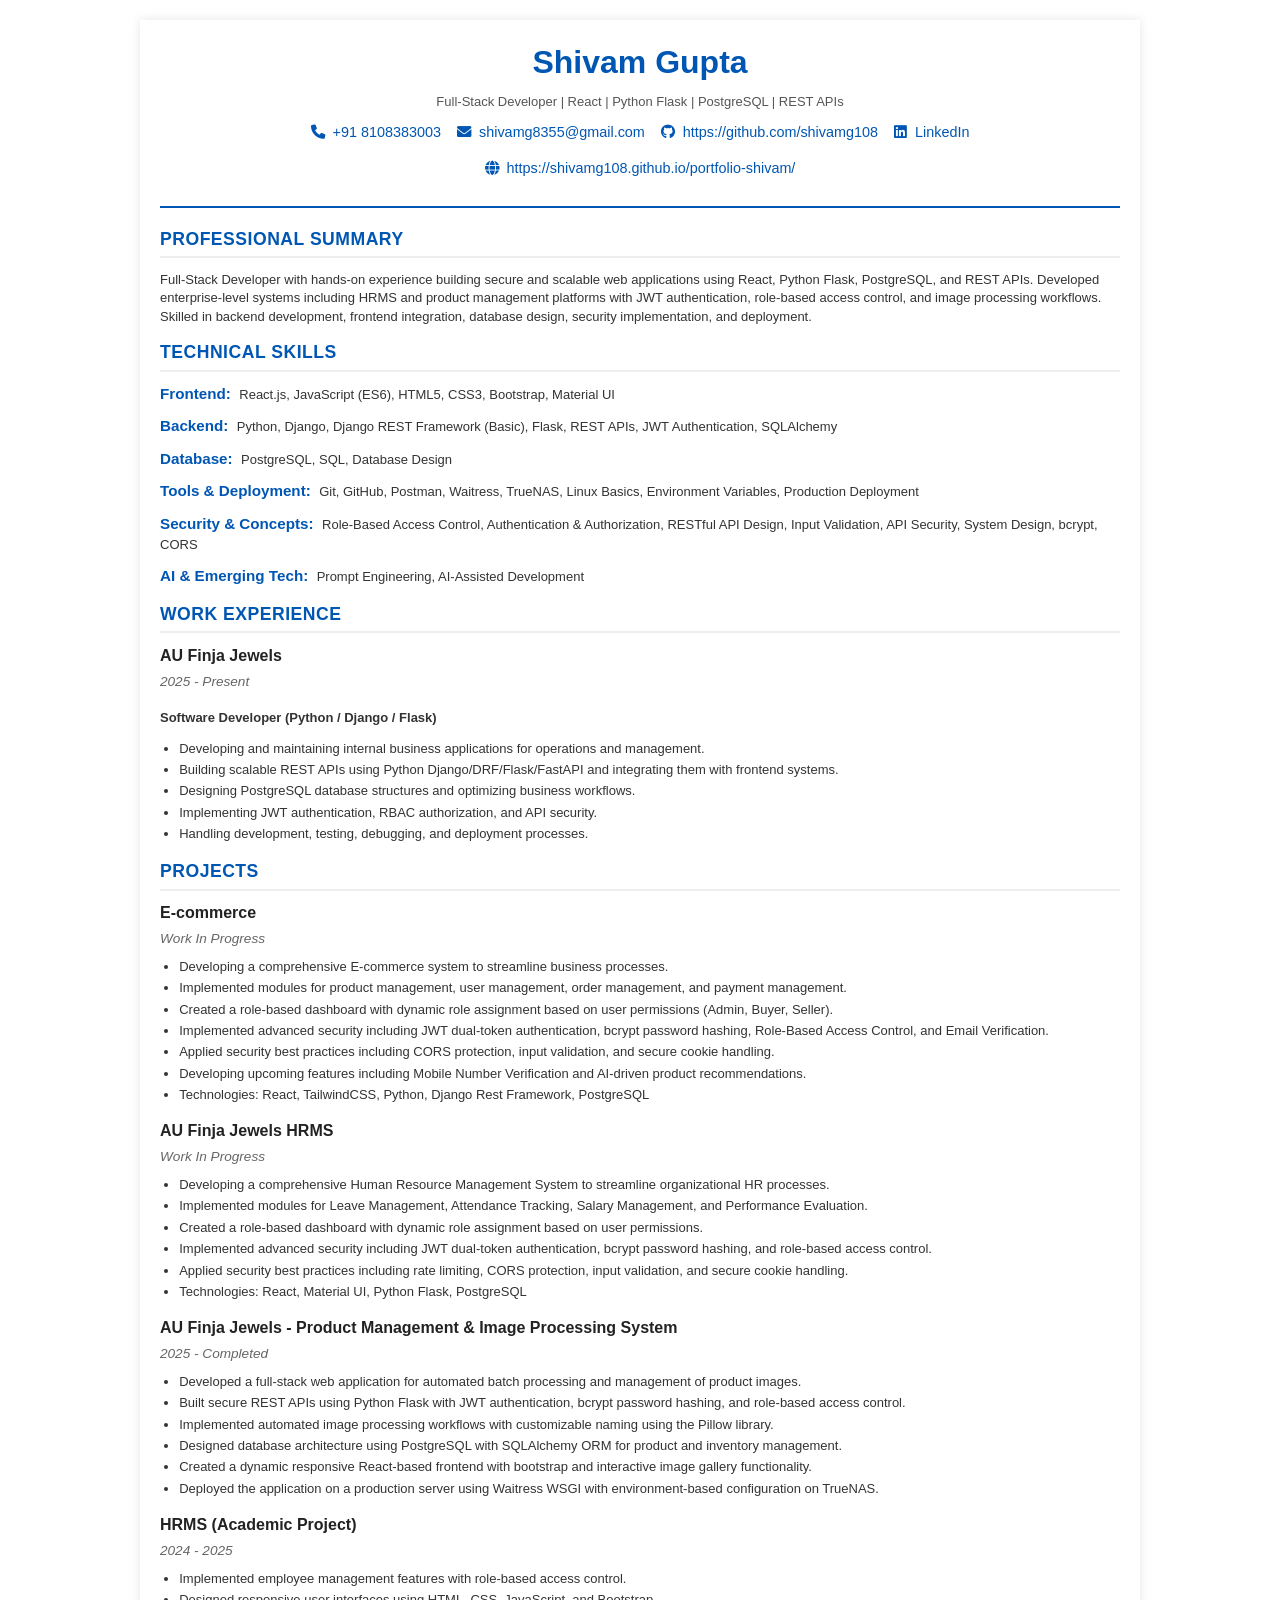
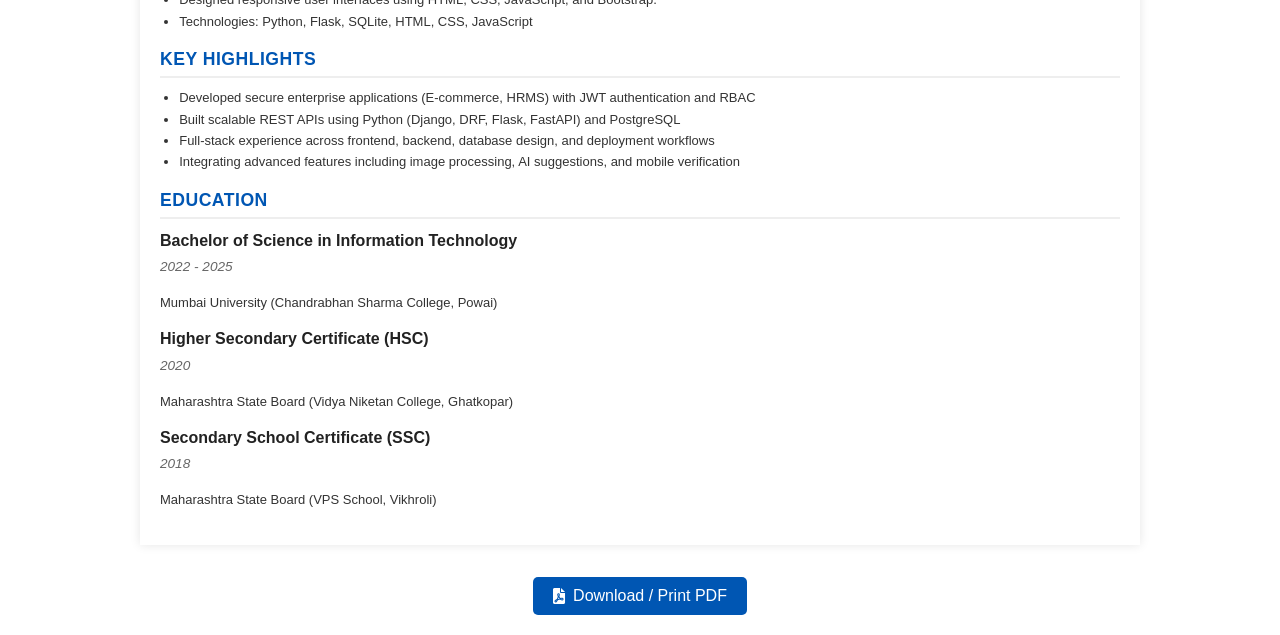
==== commit c4efce5e: "Refactor resume HTML and update skills section" ====
--- a/resume.html
+++ b/resume.html
@@ -109,27 +109,15 @@
             margin-bottom: 0.2rem;
         }
 
-        .skills-grid {
-            display: flex;
-            flex-wrap: wrap;
-            gap: 0.5rem;
-        }
-
-        .skill-category h3 {
+        .skill-category {
+            margin-bottom: 0.6rem;
+            line-height: 1.5;
+        }
+
+        .skill-category strong {
+            color: var(--primary-color);
             font-size: 0.95rem;
-            color: #444;
-            margin: 0.8rem 0 0.4rem 0;
-        }
-
-        .skill-tag {
-            background: var(--light-gray);
-            border: 1px solid #ddd;
-            color: #333;
-            padding: 0.3rem 0.5rem;
-            border-radius: 4px;
-            text-align: center;
-            font-size: 0.85rem;
-            font-weight: 600;
+            margin-right: 0.3rem;
         }
 
         .btn {
@@ -196,11 +184,6 @@
                 text-decoration: none;
             }
 
-            .skill-tag {
-                background: var(--primary-color) !important;
-                border: 1px solid var(--primary-color) !important;
-                color: white !important;
-            }
 
             .no-print {
                 display: none !important;
@@ -221,12 +204,14 @@
                 color: inherit;
             }
 
-            .resume-item {
+            h2,
+            h3 {
+                break-after: avoid;
+            }
+
+            li,
+            .skill-category {
                 break-inside: avoid;
-            }
-
-            h2 {
-                break-after: avoid;
             }
         }
 
@@ -279,61 +264,25 @@
         <div class="resume-section">
             <h2>Technical Skills</h2>
             <div class="skill-category">
-                <h3>Frontend:</h3>
-                <div class="skills-grid">
-                    <div class="skill-tag">React.js</div>
-                    <div class="skill-tag">JavaScript (ES6)</div>
-                    <div class="skill-tag">HTML5</div>
-                    <div class="skill-tag">CSS3</div>
-                    <div class="skill-tag">Bootstrap</div>
-                    <div class="skill-tag">Material UI</div>
-                </div>
-            </div>
-            <div class="skill-category">
-                <h3>Backend:</h3>
-                <div class="skills-grid">
-                    <div class="skill-tag">Python</div>
-                    <div class="skill-tag">Django</div>
-                    <div class="skill-tag">Django REST Framework (Basic)</div>
-                    <div class="skill-tag">Flask</div>
-                    <div class="skill-tag">REST APIs</div>
-                    <div class="skill-tag">JWT Authentication</div>
-                    <div class="skill-tag">SQLAlchemy</div>
-                </div>
-            </div>
-            <div class="skill-category">
-                <h3>Database:</h3>
-                <div class="skills-grid">
-                    <div class="skill-tag">PostgreSQL</div>
-                    <div class="skill-tag">SQL</div>
-                    <div class="skill-tag">Database Design</div>
-                </div>
-            </div>
-            <div class="skill-category">
-                <h3>Tools & Deployment:</h3>
-                <div class="skills-grid">
-                    <div class="skill-tag">Git</div>
-                    <div class="skill-tag">GitHub</div>
-                    <div class="skill-tag">Postman</div>
-                    <div class="skill-tag">Waitress</div>
-                    <div class="skill-tag">TrueNAS</div>
-                    <div class="skill-tag">Linux Basics</div>
-                    <div class="skill-tag">Environment Variables</div>
-                    <div class="skill-tag">Production Deployment</div>
-                </div>
-            </div>
-            <div class="skill-category">
-                <h3>Security & Concepts:</h3>
-                <div class="skills-grid">
-                    <div class="skill-tag">Role-Based Access Control</div>
-                    <div class="skill-tag">Authentication & Authorization</div>
-                    <div class="skill-tag">RESTful API Design</div>
-                    <div class="skill-tag">Input Validation</div>
-                    <div class="skill-tag">API Security</div>
-                    <div class="skill-tag">System Design</div>
-                    <div class="skill-tag">bcrypt</div>
-                    <div class="skill-tag">CORS</div>
-                </div>
+                <strong>Frontend:</strong> React.js, JavaScript (ES6), HTML5, CSS3, Bootstrap, Material UI
+            </div>
+            <div class="skill-category">
+                <strong>Backend:</strong> Python, Django, Django REST Framework (Basic), Flask, REST APIs, JWT
+                Authentication, SQLAlchemy
+            </div>
+            <div class="skill-category">
+                <strong>Database:</strong> PostgreSQL, SQL, Database Design
+            </div>
+            <div class="skill-category">
+                <strong>Tools & Deployment:</strong> Git, GitHub, Postman, Waitress, TrueNAS, Linux Basics, Environment
+                Variables, Production Deployment
+            </div>
+            <div class="skill-category">
+                <strong>Security & Concepts:</strong> Role-Based Access Control, Authentication & Authorization, RESTful
+                API Design, Input Validation, API Security, System Design, bcrypt, CORS
+            </div>
+            <div class="skill-category">
+                <strong>AI & Emerging Tech:</strong> Prompt Engineering, AI-Assisted Development
             </div>
         </div>
         <div class="resume-section">
@@ -341,20 +290,20 @@
             <div class="resume-item">
                 <h3>AU Finja Jewels</h3>
                 <div class="date">2025 - Present</div>
-                <p><strong>Full-Stack Developer (Python / Flask)</strong></p>
-                <ul>
-                    <li>
-                        Developing and maintaining internal business applications for inventory and operations
-                        management.
-                    </li>
-                    <li>
-                        Building scalable REST APIs using Python Flask and integrating them with frontend systems.
+                <p><strong>Software Developer (Python / Django / Flask)</strong></p>
+                <ul>
+                    <li>
+                        Developing and maintaining internal business applications for operations and management.
+                    </li>
+                    <li>
+                        Building scalable REST APIs using Python Django/DRF/Flask/FastAPI and integrating them with
+                        frontend systems.
                     </li>
                     <li>
                         Designing PostgreSQL database structures and optimizing business workflows.
                     </li>
                     <li>
-                        Implementing JWT authentication, RBAC authorization, and API validation.
+                        Implementing JWT authentication, RBAC authorization, and API security.
                     </li>
                     <li>
                         Handling development, testing, debugging, and deployment processes.
@@ -365,7 +314,40 @@
         <div class="resume-section">
             <h2>Projects</h2>
             <div class="resume-item">
-                <h3>Full-Stack HRMS</h3>
+                <h3>E-commerce</h3>
+                <div class="date">Work In Progress</div>
+                <ul>
+                    <li>
+                        Developing a comprehensive E-commerce system to streamline
+                        business processes.
+                    </li>
+                    <li>
+                        Implemented modules for product management, user management,
+                        order management, and payment management.
+                    </li>
+                    <li>
+                        Created a role-based dashboard with dynamic role assignment based on user permissions (Admin,
+                        Buyer, Seller).
+                    </li>
+                    <li>
+                        Implemented advanced security including JWT dual-token authentication,
+                        bcrypt password hashing, Role-Based Access Control, and Email Verification.
+                    </li>
+                    <li>
+                        Applied security best practices including CORS protection,
+                        input validation, and secure cookie handling.
+                    </li>
+                    <li>
+                        Developing upcoming features including Mobile Number Verification and AI-driven product
+                        recommendations.
+                    </li>
+                    <li>
+                        Technologies: React, TailwindCSS, Python, Django Rest Framework, PostgreSQL
+                    </li>
+                </ul>
+            </div>
+            <div class="resume-item">
+                <h3>AU Finja Jewels HRMS</h3>
                 <div class="date">Work In Progress</div>
                 <ul>
                     <li>
@@ -393,7 +375,7 @@
                 </ul>
             </div>
             <div class="resume-item">
-                <h3>Full-Stack Product Management & Image Processing System</h3>
+                <h3>AU Finja Jewels - Product Management & Image Processing System</h3>
                 <div class="date">2025 - Completed</div>
                 <ul>
                     <li>
@@ -413,7 +395,7 @@
                         for product and inventory management.
                     </li>
                     <li>
-                        Created a dynamic React-based frontend with Material UI and interactive
+                        Created a dynamic responsive React-based frontend with bootstrap and interactive
                         image gallery functionality.
                     </li>
                     <li>
@@ -442,10 +424,12 @@
             <h2>Key Highlights</h2>
             <div class="resume-item">
                 <ul>
-                    <li>Developed secure HRMS systems with JWT authentication and RBAC</li>
-                    <li>Built REST APIs using Flask and PostgreSQL</li>
-                    <li>Experience with frontend, backend, database, and deployment workflows</li>
-                    <li>Implemented image processing automation using Pillow</li>
+                    <li>Developed secure enterprise applications (E-commerce, HRMS) with JWT authentication and RBAC
+                    </li>
+                    <li>Built scalable REST APIs using Python (Django, DRF, Flask, FastAPI) and PostgreSQL</li>
+                    <li>Full-stack experience across frontend, backend, database design, and deployment workflows</li>
+                    <li>Integrating advanced features including image processing, AI suggestions, and mobile
+                        verification</li>
                 </ul>
             </div>
         </div>
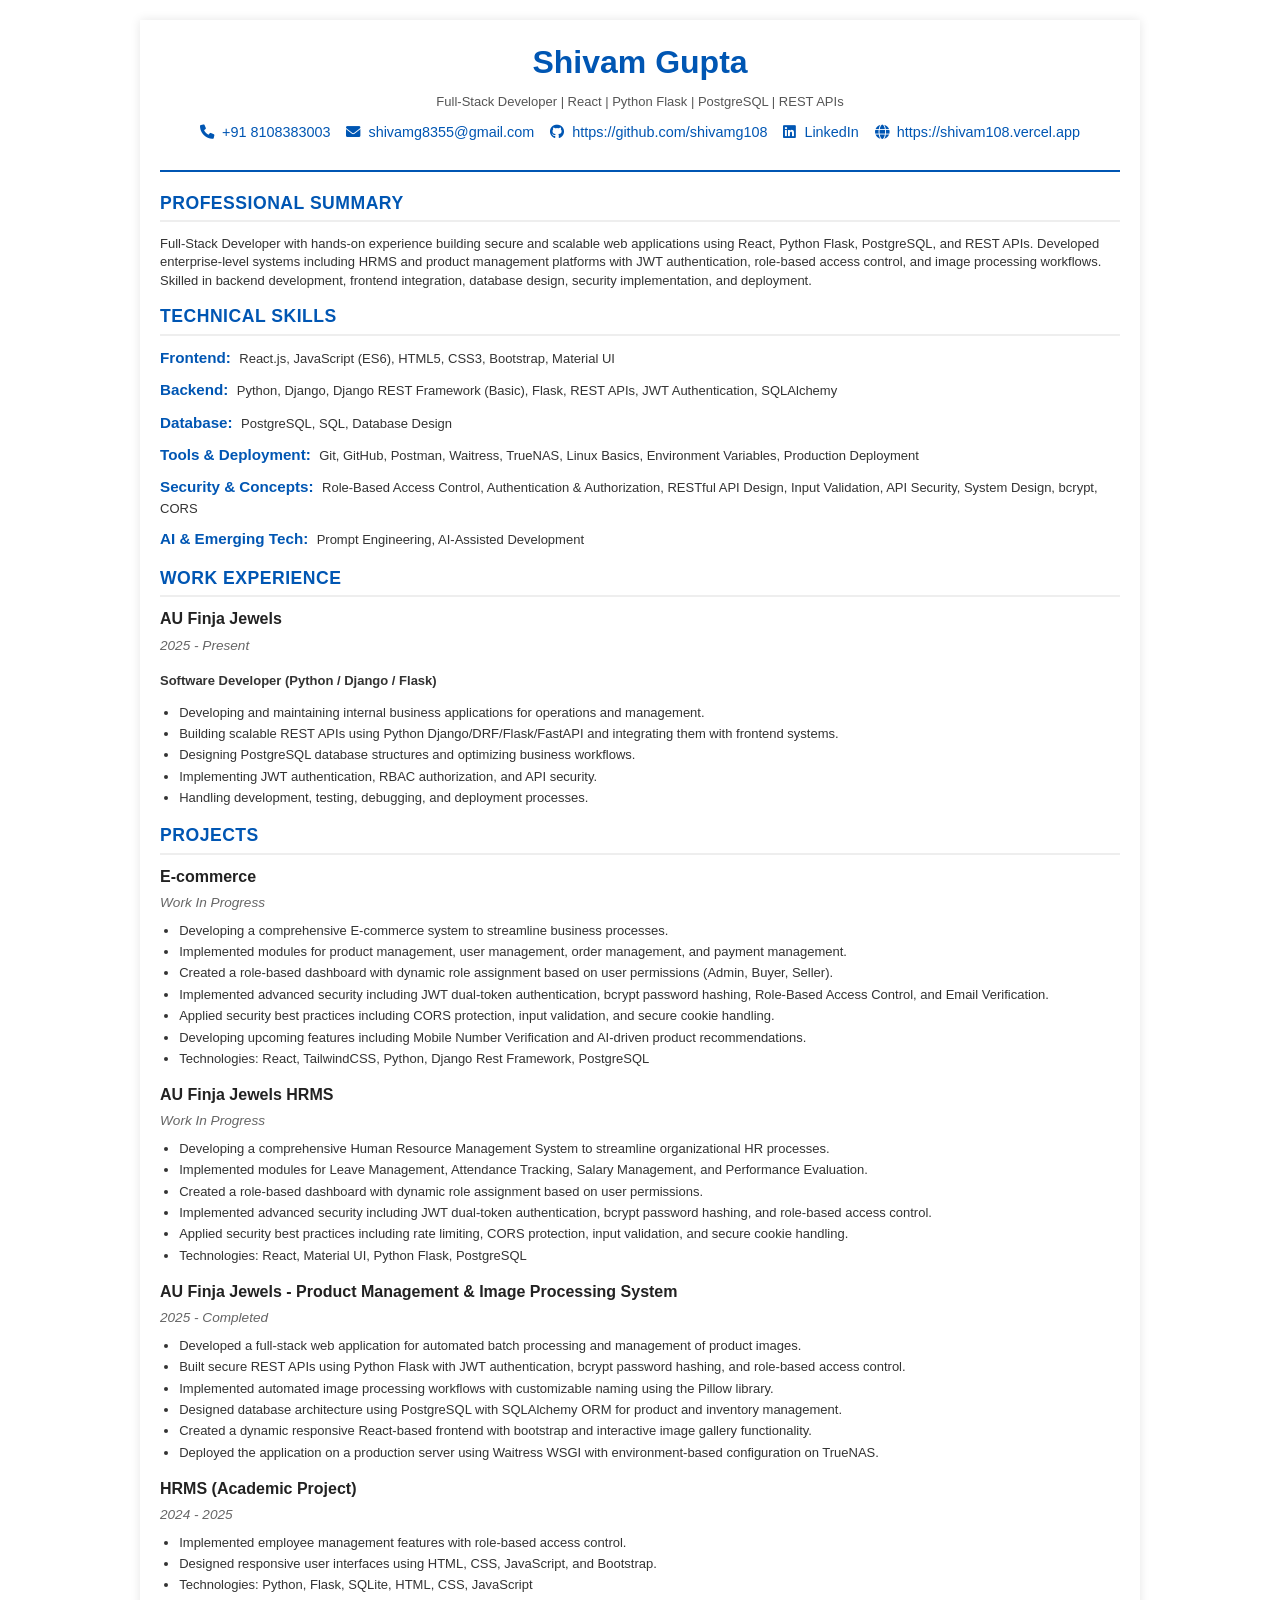
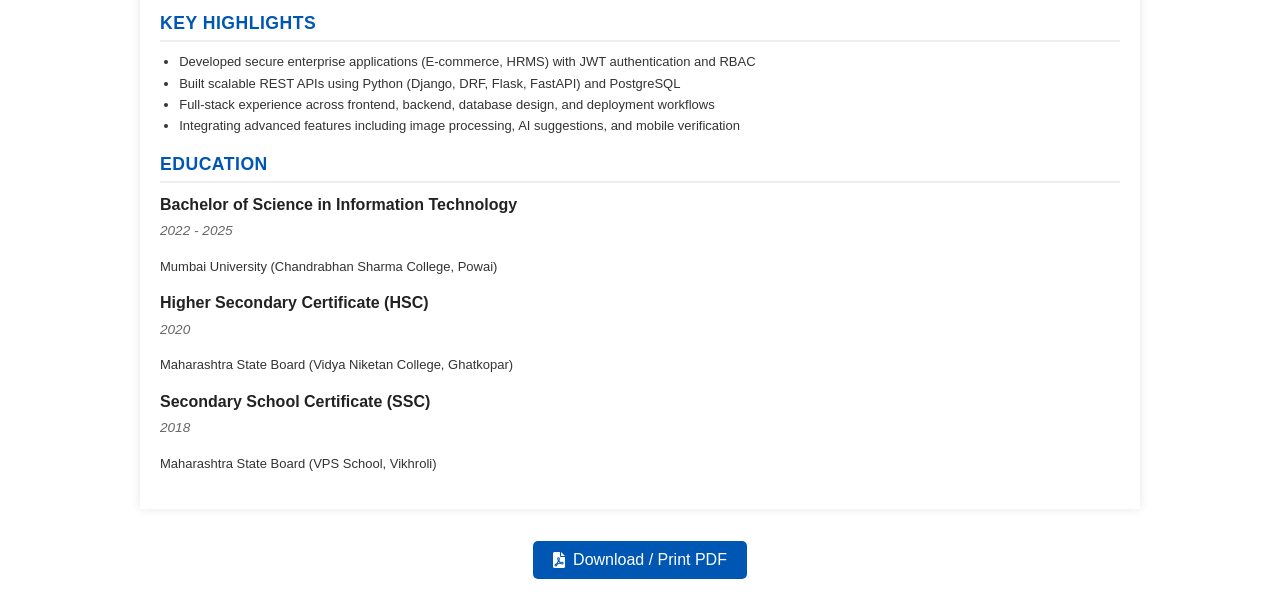
==== commit 88369426: "Portfolio URL change portfolio update and deployed on vercel" ====
--- a/resume.html
+++ b/resume.html
@@ -243,8 +243,8 @@
                 <a href="https://www.linkedin.com/in/shivam-gupta-35264a30b" target="_blank">
                     <i class="fab fa-linkedin"></i> LinkedIn
                 </a>
-                <a href="https://shivamg108.github.io/portfolio-shivam/" target="_blank">
-                    <i class="fas fa-globe"></i> https://shivamg108.github.io/portfolio-shivam/
+                <a href="https://shivam108.vercel.app/" target="_blank">
+                    <i class="fas fa-globe"></i> https://shivam108.vercel.app
                 </a>
             </div>
         </div>
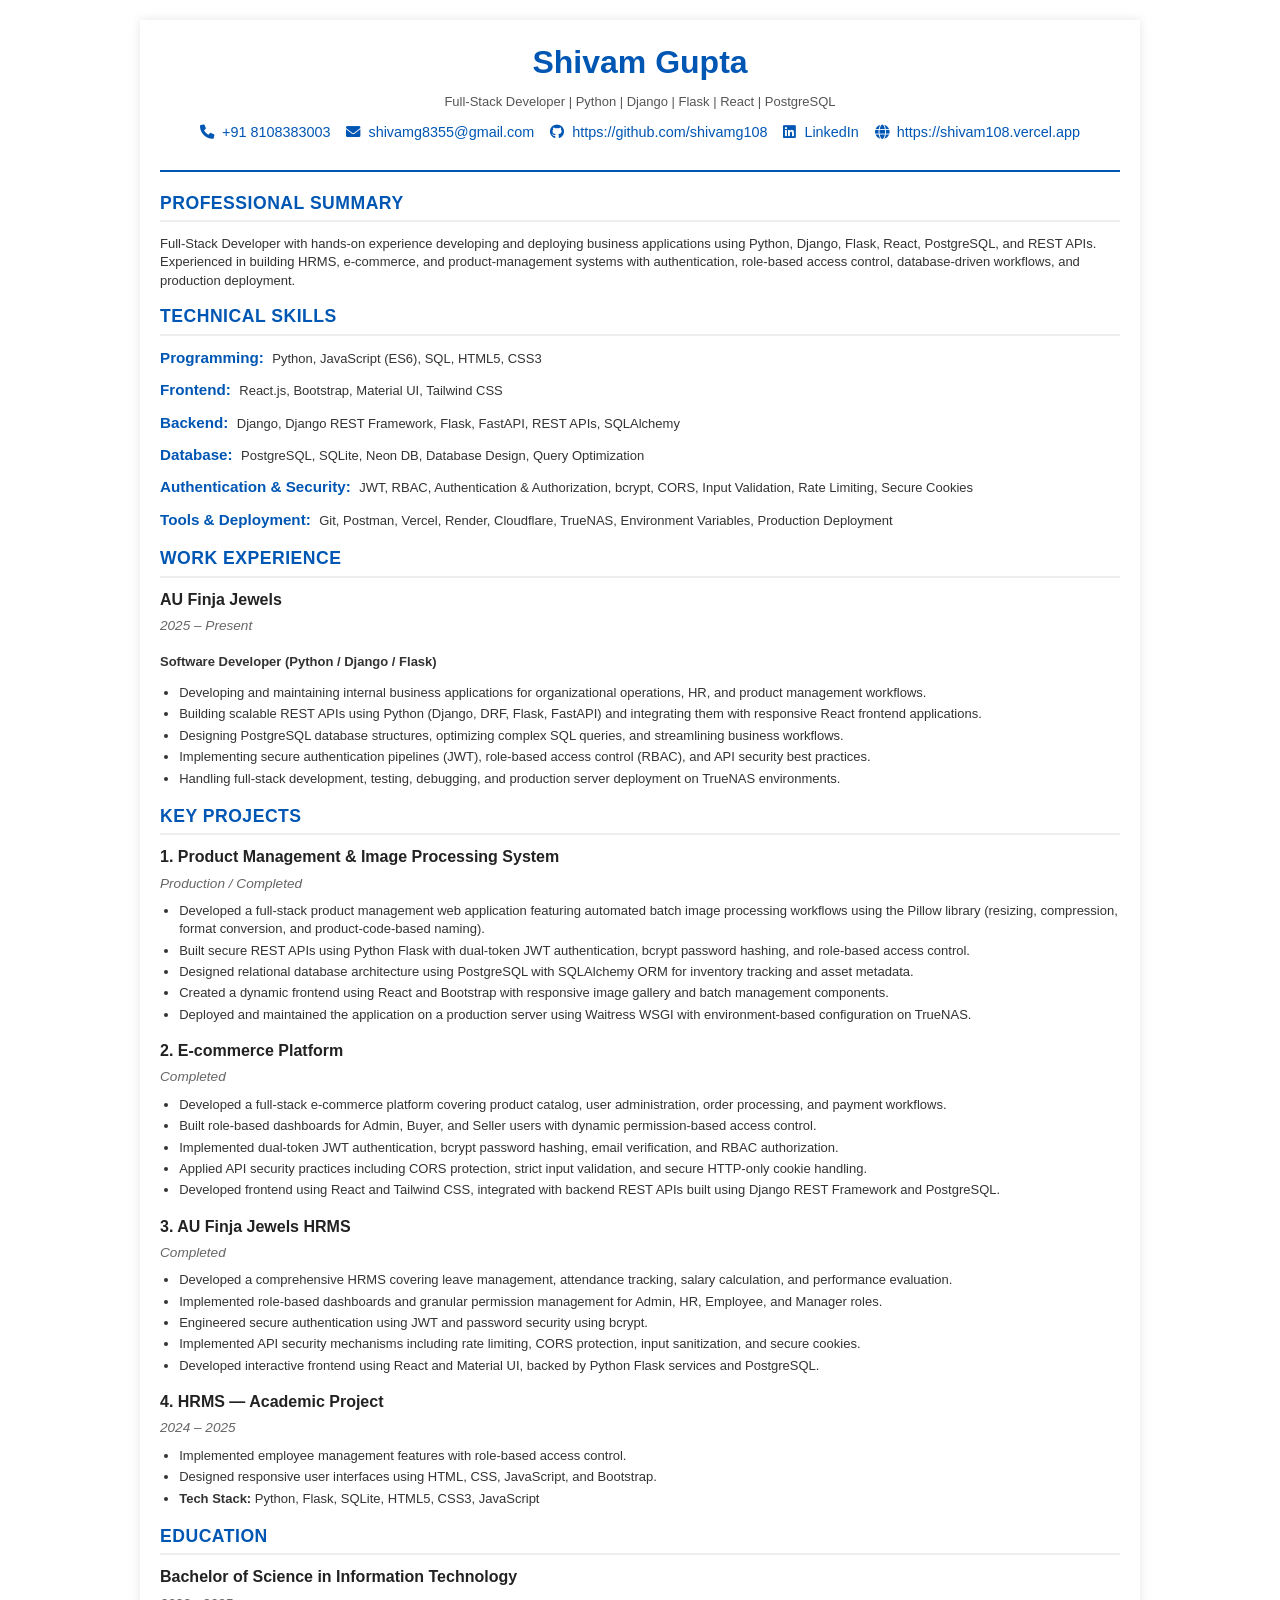
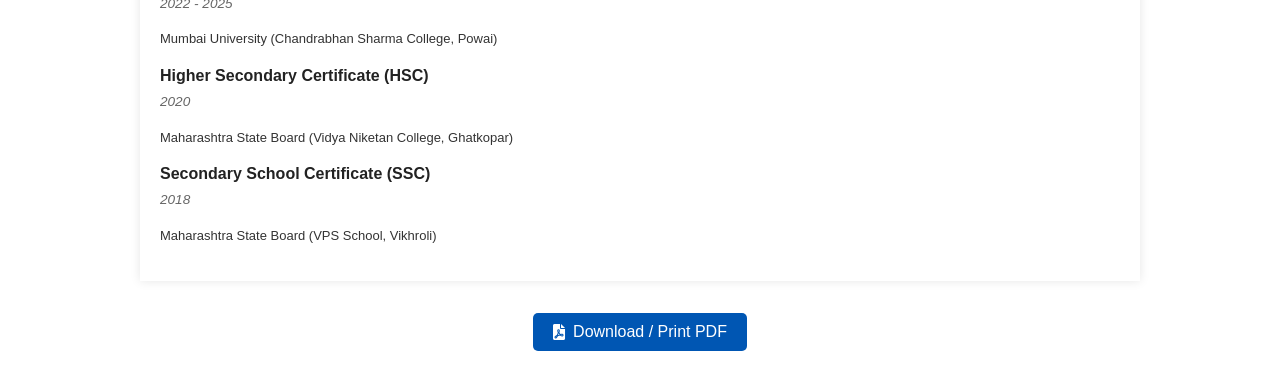
==== commit 83f169a7: "ddddd" ====
--- a/resume.html
+++ b/resume.html
@@ -229,7 +229,7 @@
 
         <div class="resume-header">
             <h1>Shivam Gupta</h1>
-            <p>Full-Stack Developer | React | Python Flask | PostgreSQL | REST APIs</p>
+            <p>Full-Stack Developer | Python | Django | Flask | React | PostgreSQL</p>
             <div class="contact-info">
                 <a href="tel:+918108383003">
                     <i class="fas fa-phone"></i> +91 8108383003
@@ -252,161 +252,151 @@
         <div class="resume-section">
             <h2>Professional Summary</h2>
             <p>
-                Full-Stack Developer with hands-on experience building secure and scalable web applications using React,
-                Python Flask, PostgreSQL, and REST APIs. Developed enterprise-level systems including HRMS and product
-                management platforms with JWT authentication, role-based access control, and image processing workflows.
-                Skilled in backend development, frontend integration, database design, security implementation, and
-                deployment.
+                Full-Stack Developer with hands-on experience developing and deploying business applications using
+                Python, Django, Flask, React, PostgreSQL, and REST APIs. Experienced in building HRMS, e-commerce, and
+                product-management systems with authentication, role-based access control, database-driven workflows,
+                and production deployment.
             </p>
         </div>
-
 
         <div class="resume-section">
             <h2>Technical Skills</h2>
             <div class="skill-category">
-                <strong>Frontend:</strong> React.js, JavaScript (ES6), HTML5, CSS3, Bootstrap, Material UI
-            </div>
-            <div class="skill-category">
-                <strong>Backend:</strong> Python, Django, Django REST Framework (Basic), Flask, REST APIs, JWT
-                Authentication, SQLAlchemy
-            </div>
-            <div class="skill-category">
-                <strong>Database:</strong> PostgreSQL, SQL, Database Design
-            </div>
-            <div class="skill-category">
-                <strong>Tools & Deployment:</strong> Git, GitHub, Postman, Waitress, TrueNAS, Linux Basics, Environment
+                <strong>Programming:</strong> Python, JavaScript (ES6), SQL, HTML5, CSS3
+            </div>
+            <div class="skill-category">
+                <strong>Frontend:</strong> React.js, Bootstrap, Material UI, Tailwind CSS
+            </div>
+            <div class="skill-category">
+                <strong>Backend:</strong> Django, Django REST Framework, Flask, FastAPI, REST APIs, SQLAlchemy
+            </div>
+            <div class="skill-category">
+                <strong>Database:</strong> PostgreSQL, SQLite, Neon DB, Database Design, Query Optimization
+            </div>
+            <div class="skill-category">
+                <strong>Authentication & Security:</strong> JWT, RBAC, Authentication & Authorization, bcrypt, CORS,
+                Input Validation, Rate Limiting, Secure Cookies
+            </div>
+            <div class="skill-category">
+                <strong>Tools & Deployment:</strong> Git, Postman, Vercel, Render, Cloudflare, TrueNAS, Environment
                 Variables, Production Deployment
             </div>
-            <div class="skill-category">
-                <strong>Security & Concepts:</strong> Role-Based Access Control, Authentication & Authorization, RESTful
-                API Design, Input Validation, API Security, System Design, bcrypt, CORS
-            </div>
-            <div class="skill-category">
-                <strong>AI & Emerging Tech:</strong> Prompt Engineering, AI-Assisted Development
-            </div>
-        </div>
+        </div>
+
         <div class="resume-section">
             <h2>Work Experience</h2>
             <div class="resume-item">
                 <h3>AU Finja Jewels</h3>
-                <div class="date">2025 - Present</div>
+                <div class="date">2025 – Present</div>
                 <p><strong>Software Developer (Python / Django / Flask)</strong></p>
                 <ul>
                     <li>
-                        Developing and maintaining internal business applications for operations and management.
-                    </li>
-                    <li>
-                        Building scalable REST APIs using Python Django/DRF/Flask/FastAPI and integrating them with
-                        frontend systems.
-                    </li>
-                    <li>
-                        Designing PostgreSQL database structures and optimizing business workflows.
-                    </li>
-                    <li>
-                        Implementing JWT authentication, RBAC authorization, and API security.
-                    </li>
-                    <li>
-                        Handling development, testing, debugging, and deployment processes.
+                        Developing and maintaining internal business applications for organizational operations, HR, and
+                        product management workflows.
+                    </li>
+                    <li>
+                        Building scalable REST APIs using Python (Django, DRF, Flask, FastAPI) and integrating them with
+                        responsive React frontend applications.
+                    </li>
+                    <li>
+                        Designing PostgreSQL database structures, optimizing complex SQL queries, and streamlining
+                        business workflows.
+                    </li>
+                    <li>
+                        Implementing secure authentication pipelines (JWT), role-based access control (RBAC), and API
+                        security best practices.
+                    </li>
+                    <li>
+                        Handling full-stack development, testing, debugging, and production server deployment on TrueNAS
+                        environments.
                     </li>
                 </ul>
             </div>
         </div>
+
         <div class="resume-section">
-            <h2>Projects</h2>
-            <div class="resume-item">
-                <h3>E-commerce</h3>
-                <div class="date">Work In Progress</div>
+            <h2>Key Projects</h2>
+            <div class="resume-item">
+                <h3>1. Product Management & Image Processing System</h3>
+                <div class="date">Production / Completed</div>
                 <ul>
                     <li>
-                        Developing a comprehensive E-commerce system to streamline
-                        business processes.
-                    </li>
-                    <li>
-                        Implemented modules for product management, user management,
-                        order management, and payment management.
-                    </li>
-                    <li>
-                        Created a role-based dashboard with dynamic role assignment based on user permissions (Admin,
-                        Buyer, Seller).
-                    </li>
-                    <li>
-                        Implemented advanced security including JWT dual-token authentication,
-                        bcrypt password hashing, Role-Based Access Control, and Email Verification.
-                    </li>
-                    <li>
-                        Applied security best practices including CORS protection,
-                        input validation, and secure cookie handling.
-                    </li>
-                    <li>
-                        Developing upcoming features including Mobile Number Verification and AI-driven product
-                        recommendations.
-                    </li>
-                    <li>
-                        Technologies: React, TailwindCSS, Python, Django Rest Framework, PostgreSQL
+                        Developed a full-stack product management web application featuring automated batch image
+                        processing workflows using the Pillow library (resizing, compression, format conversion, and
+                        product-code-based naming).
+                    </li>
+                    <li>
+                        Built secure REST APIs using Python Flask with dual-token JWT authentication, bcrypt password
+                        hashing, and role-based access control.
+                    </li>
+                    <li>
+                        Designed relational database architecture using PostgreSQL with SQLAlchemy ORM for inventory
+                        tracking and asset metadata.
+                    </li>
+                    <li>
+                        Created a dynamic frontend using React and Bootstrap with responsive image gallery and batch
+                        management components.
+                    </li>
+                    <li>
+                        Deployed and maintained the application on a production server using Waitress WSGI with
+                        environment-based configuration on TrueNAS.
                     </li>
                 </ul>
             </div>
             <div class="resume-item">
-                <h3>AU Finja Jewels HRMS</h3>
-                <div class="date">Work In Progress</div>
+                <h3>2. E-commerce Platform</h3>
+                <div class="date">Completed</div>
                 <ul>
                     <li>
-                        Developing a comprehensive Human Resource Management System to streamline
-                        organizational HR processes.
-                    </li>
-                    <li>
-                        Implemented modules for Leave Management, Attendance Tracking,
-                        Salary Management, and Performance Evaluation.
-                    </li>
-                    <li>
-                        Created a role-based dashboard with dynamic role assignment based on user permissions.
-                    </li>
-                    <li>
-                        Implemented advanced security including JWT dual-token authentication,
-                        bcrypt password hashing, and role-based access control.
-                    </li>
-                    <li>
-                        Applied security best practices including rate limiting, CORS protection,
-                        input validation, and secure cookie handling.
-                    </li>
-                    <li>
-                        Technologies: React, Material UI, Python Flask, PostgreSQL
+                        Developed a full-stack e-commerce platform covering product catalog, user administration, order
+                        processing, and payment workflows.
+                    </li>
+                    <li>
+                        Built role-based dashboards for Admin, Buyer, and Seller users with dynamic permission-based
+                        access control.
+                    </li>
+                    <li>
+                        Implemented dual-token JWT authentication, bcrypt password hashing, email verification, and RBAC
+                        authorization.
+                    </li>
+                    <li>
+                        Applied API security practices including CORS protection, strict input validation, and secure
+                        HTTP-only cookie handling.
+                    </li>
+                    <li>
+                        Developed frontend using React and Tailwind CSS, integrated with backend REST APIs built using
+                        Django REST Framework and PostgreSQL.
                     </li>
                 </ul>
             </div>
             <div class="resume-item">
-                <h3>AU Finja Jewels - Product Management & Image Processing System</h3>
-                <div class="date">2025 - Completed</div>
+                <h3>3. AU Finja Jewels HRMS</h3>
+                <div class="date">Completed</div>
                 <ul>
                     <li>
-                        Developed a full-stack web application for automated batch processing and management of product
-                        images.
-                    </li>
-                    <li>
-                        Built secure REST APIs using Python Flask with JWT authentication,
-                        bcrypt password hashing, and role-based access control.
-                    </li>
-                    <li>
-                        Implemented automated image processing workflows with customizable naming
-                        using the Pillow library.
-                    </li>
-                    <li>
-                        Designed database architecture using PostgreSQL with SQLAlchemy ORM
-                        for product and inventory management.
-                    </li>
-                    <li>
-                        Created a dynamic responsive React-based frontend with bootstrap and interactive
-                        image gallery functionality.
-                    </li>
-                    <li>
-                        Deployed the application on a production server using Waitress WSGI
-                        with environment-based configuration on TrueNAS.
+                        Developed a comprehensive HRMS covering leave management, attendance tracking, salary
+                        calculation, and performance evaluation.
+                    </li>
+                    <li>
+                        Implemented role-based dashboards and granular permission management for Admin, HR, Employee,
+                        and Manager roles.
+                    </li>
+                    <li>
+                        Engineered secure authentication using JWT and password security using bcrypt.
+                    </li>
+                    <li>
+                        Implemented API security mechanisms including rate limiting, CORS protection, input
+                        sanitization, and secure cookies.
+                    </li>
+                    <li>
+                        Developed interactive frontend using React and Material UI, backed by Python Flask services and
+                        PostgreSQL.
                     </li>
                 </ul>
             </div>
             <div class="resume-item">
-                <h3>HRMS (Academic Project)</h3>
-                <div class="date">2024 - 2025</div>
+                <h3>4. HRMS — Academic Project</h3>
+                <div class="date">2024 – 2025</div>
                 <ul>
                     <li>
                         Implemented employee management features with role-based access control.
@@ -415,21 +405,8 @@
                         Designed responsive user interfaces using HTML, CSS, JavaScript, and Bootstrap.
                     </li>
                     <li>
-                        Technologies: Python, Flask, SQLite, HTML, CSS, JavaScript
-                    </li>
-                </ul>
-            </div>
-        </div>
-        <div class="resume-section">
-            <h2>Key Highlights</h2>
-            <div class="resume-item">
-                <ul>
-                    <li>Developed secure enterprise applications (E-commerce, HRMS) with JWT authentication and RBAC
-                    </li>
-                    <li>Built scalable REST APIs using Python (Django, DRF, Flask, FastAPI) and PostgreSQL</li>
-                    <li>Full-stack experience across frontend, backend, database design, and deployment workflows</li>
-                    <li>Integrating advanced features including image processing, AI suggestions, and mobile
-                        verification</li>
+                        <strong>Tech Stack:</strong> Python, Flask, SQLite, HTML5, CSS3, JavaScript
+                    </li>
                 </ul>
             </div>
         </div>
@@ -460,4 +437,4 @@
     </div>
 </body>
 
-</html>
+</html>
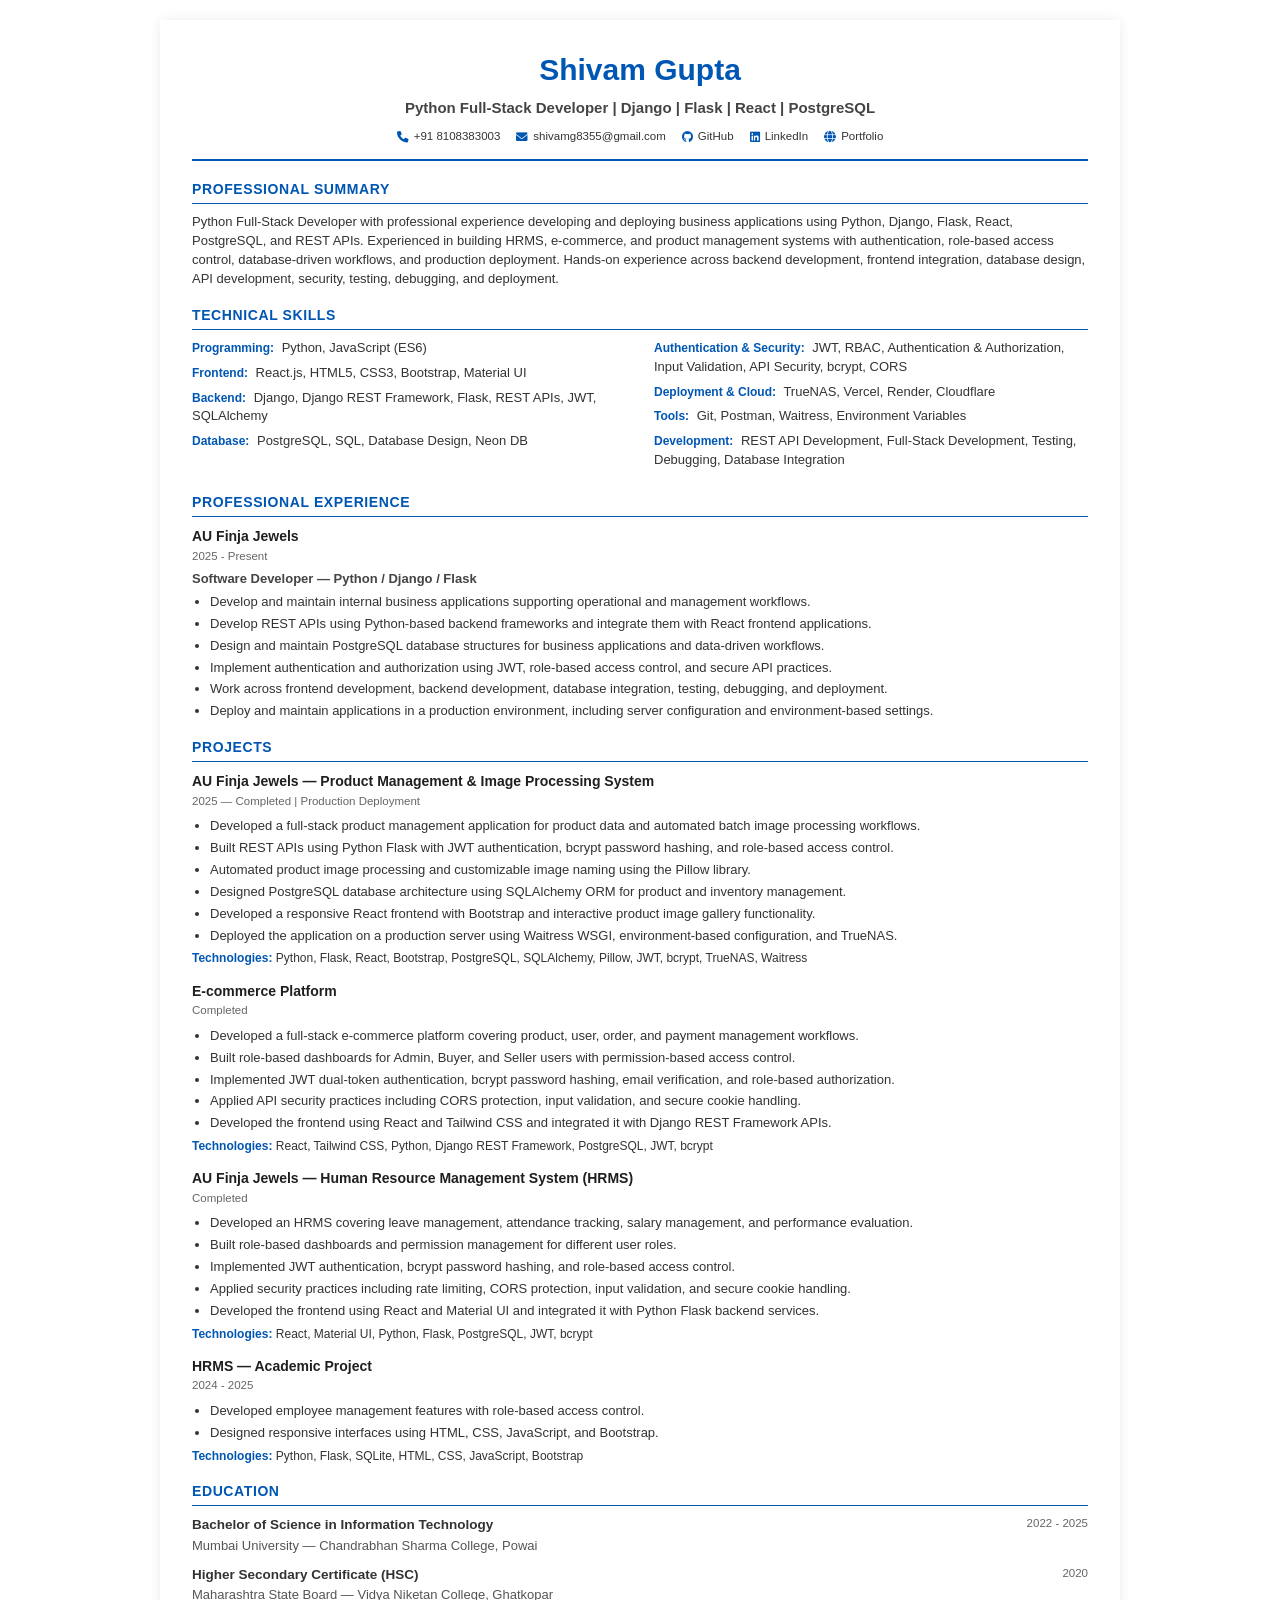
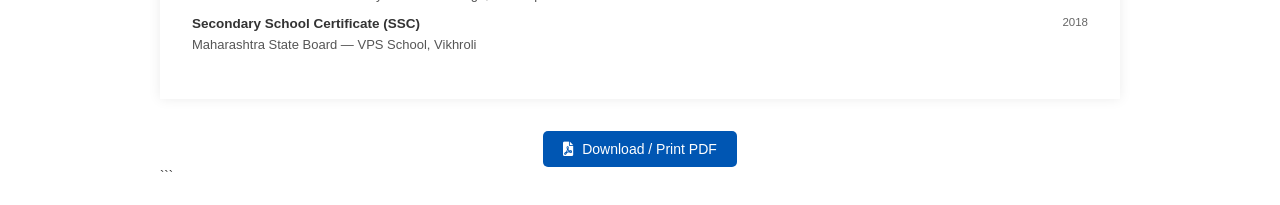
==== commit 786236cd: "aaa" ====
--- a/resume.html
+++ b/resume.html
@@ -1,18 +1,29 @@
 <!DOCTYPE html>
+
 <html lang="en">
 
 <head>
     <meta charset="UTF-8">
     <meta name="viewport" content="width=device-width, initial-scale=1.0">
-    <title>Shivam Gupta - Resume</title>
+
+    <title>Shivam Gupta - Python Full-Stack Developer</title>
+
     <link rel="icon" type="image/png" href="favicon.png">
     <link rel="stylesheet" href="https://cdnjs.cloudflare.com/ajax/libs/font-awesome/6.0.0-beta3/css/all.min.css">
+
     <style>
         :root {
             --primary-color: #0056b3;
             --text-color: #333333;
+            --heading-color: #1f1f1f;
+            --muted-color: #666666;
+            --border-color: #dddddd;
             --bg-color: #ffffff;
-            --light-gray: #f0f0f0;
+            --light-gray: #f5f7fa;
+        }
+
+        * {
+            box-sizing: border-box;
         }
 
         body.resume-page {
@@ -20,105 +31,186 @@
             margin: 0 auto;
             background: var(--bg-color);
             color: var(--text-color);
-            font-family: 'Segoe UI', Tahoma, Geneva, Verdana, sans-serif;
+            font-family: "Segoe UI", Tahoma, Geneva, Verdana, sans-serif;
             font-size: 13px;
-            line-height: 1.4;
+            line-height: 1.45;
             padding: 20px;
         }
 
         .container {
-            background: #fff;
-            padding: 20px;
-            box-shadow: 0 0 10px rgba(0, 0, 0, 0.1);
-        }
+            background: #ffffff;
+            padding: 28px 32px;
+            box-shadow: 0 0 12px rgba(0, 0, 0, 0.08);
+        }
+
+        /* HEADER */
 
         .resume-header {
             text-align: center;
-            margin-bottom: 1.2rem;
+            margin-bottom: 18px;
             border-bottom: 2px solid var(--primary-color);
-            padding-bottom: 1rem;
+            padding-bottom: 14px;
         }
 
         .resume-header h1 {
             color: var(--primary-color);
             margin: 0;
-            font-size: 2rem;
-        }
-
-        .resume-header p {
-            color: #555;
-            margin: 0.5rem 0;
-            font-weight: 500;
+            font-size: 30px;
+            font-weight: 700;
+        }
+
+        .resume-header .headline {
+            color: #444;
+            margin: 5px 0 10px;
+            font-size: 15px;
+            font-weight: 600;
         }
 
         .contact-info {
             display: flex;
             justify-content: center;
             flex-wrap: wrap;
-            gap: 1rem;
-            margin: 0.7rem 0;
+            gap: 8px 16px;
+            margin-top: 8px;
         }
 
         .contact-info a {
+            color: #333;
+            text-decoration: none;
+            display: inline-flex;
+            align-items: center;
+            gap: 5px;
+            font-size: 11.5px;
+        }
+
+        .contact-info a:hover {
             color: var(--primary-color);
-            text-decoration: none;
-            display: flex;
-            align-items: center;
-            gap: 0.5rem;
-            font-size: 0.9rem;
-        }
+        }
+
+        .contact-info i {
+            color: var(--primary-color);
+        }
+
+        /* SECTIONS */
 
         .resume-section {
-            margin-bottom: 0.8rem;
+            margin-bottom: 16px;
         }
 
         .resume-section h2 {
             color: var(--primary-color);
-            border-bottom: 2px solid #eee;
-            padding-bottom: 0.3rem;
-            margin-bottom: 0.7rem;
+            border-bottom: 1.5px solid var(--primary-color);
+            padding-bottom: 4px;
+            margin: 0 0 9px;
             text-transform: uppercase;
-            font-size: 1.1rem;
-            letter-spacing: 0.5px;
-        }
+            font-size: 14px;
+            letter-spacing: 0.6px;
+        }
+
+        .resume-section p {
+            margin: 0;
+        }
+
+        /* EXPERIENCE / PROJECTS */
 
         .resume-item {
-            margin-bottom: 1rem;
+            margin-bottom: 13px;
+        }
+
+        .resume-item:last-child {
+            margin-bottom: 0;
         }
 
         .resume-item h3 {
-            margin: 0.3rem 0;
-            color: #222;
-            font-size: 1rem;
+            margin: 0;
+            color: var(--heading-color);
+            font-size: 14px;
+            font-weight: 700;
+        }
+
+        .resume-item .role {
+            color: #444;
+            font-weight: 600;
+            margin: 2px 0;
         }
 
         .resume-item .date {
-            color: #666;
-            font-style: italic;
-            font-size: 0.85rem;
-            margin-bottom: 0.3rem;
+            color: var(--muted-color);
+            font-size: 11.5px;
+            margin-bottom: 4px;
             display: inline-block;
         }
 
         .resume-item ul {
-            margin: 0.3rem 0 0 1.2rem;
+            margin: 4px 0 0 18px;
             padding: 0;
         }
 
         .resume-item li {
-            margin-bottom: 0.2rem;
+            margin-bottom: 3px;
+        }
+
+        .resume-item li:last-child {
+            margin-bottom: 0;
+        }
+
+        /* SKILLS */
+
+        .skills-grid {
+            display: grid;
+            grid-template-columns: 1fr 1fr;
+            column-gap: 28px;
         }
 
         .skill-category {
-            margin-bottom: 0.6rem;
-            line-height: 1.5;
+            margin-bottom: 6px;
+            line-height: 1.45;
         }
 
         .skill-category strong {
             color: var(--primary-color);
-            font-size: 0.95rem;
-            margin-right: 0.3rem;
-        }
+            font-size: 12px;
+            margin-right: 4px;
+        }
+
+        /* PROJECT TECHNOLOGIES */
+
+        .technologies {
+            margin-top: 5px;
+            font-size: 12px;
+        }
+
+        .technologies strong {
+            color: var(--primary-color);
+        }
+
+        /* EDUCATION */
+
+        .education-item {
+            display: flex;
+            justify-content: space-between;
+            align-items: flex-start;
+            gap: 20px;
+            margin-bottom: 9px;
+        }
+
+        .education-item h3 {
+            margin: 0;
+            font-size: 13.5px;
+        }
+
+        .education-item p {
+            color: #555;
+            margin-top: 2px;
+        }
+
+        .education-item .date {
+            color: var(--muted-color);
+            font-size: 11.5px;
+            white-space: nowrap;
+        }
+
+        /* PRINT BUTTON */
 
         .btn {
             background-color: var(--primary-color);
@@ -128,7 +220,7 @@
             border-radius: 5px;
             border: none;
             cursor: pointer;
-            font-size: 1rem;
+            font-size: 14px;
             display: inline-flex;
             align-items: center;
             gap: 8px;
@@ -139,64 +231,121 @@
             background-color: #004494;
         }
 
+        /* PRINT */
+
         @media print {
+
             @page {
-                margin: 0.5cm;
+                margin: 0.45cm;
                 size: A4;
             }
 
-            body {
-                background: white !important;
-                color: black !important;
-                -webkit-print-color-adjust: exact !important;
-                print-color-adjust: exact !important;
-            }
-
-            * {
-                -webkit-print-color-adjust: exact !important;
-                print-color-adjust: exact !important;
-            }
-
-            .container {
-                box-shadow: none;
-            }
-
-            .resume-page {
-                width: 100%;
+            body.resume-page {
                 max-width: 100%;
                 margin: 0;
                 padding: 0;
-                font-size: 11pt;
-                line-height: 1.3;
+                background: white !important;
+                color: black !important;
+                font-size: 10.5pt;
+                line-height: 1.32;
+                -webkit-print-color-adjust: exact !important;
+                print-color-adjust: exact !important;
+            }
+
+            .container {
+                padding: 0;
+                box-shadow: none;
+            }
+
+            .resume-header {
+                margin-bottom: 12px;
+                padding-bottom: 9px;
             }
 
             .resume-header h1 {
+                font-size: 25px;
                 color: var(--primary-color) !important;
             }
 
+            .resume-header .headline {
+                font-size: 12px;
+            }
+
+            .contact-info {
+                gap: 5px 12px;
+            }
+
+            .contact-info a {
+                font-size: 9.5px;
+                color: #222 !important;
+            }
+
+            .resume-section {
+                margin-bottom: 10px;
+            }
+
             .resume-section h2 {
+                font-size: 11.5px;
+                margin-bottom: 6px;
+                padding-bottom: 3px;
                 color: var(--primary-color) !important;
-                border-bottom: 2px solid var(--primary-color) !important;
-            }
-
-            .contact-info a {
-                color: var(--primary-color) !important;
-                text-decoration: none;
-            }
-
+                border-bottom: 1px solid var(--primary-color) !important;
+            }
+
+            .resume-item {
+                margin-bottom: 8px;
+            }
+
+            .resume-item h3 {
+                font-size: 11.5px;
+            }
+
+            .resume-item .role {
+                font-size: 10.5px;
+            }
+
+            .resume-item .date {
+                font-size: 9.5px;
+            }
+
+            .resume-item ul {
+                margin-top: 3px;
+                margin-bottom: 0;
+            }
+
+            .resume-item li {
+                margin-bottom: 1.5px;
+            }
+
+            .skill-category {
+                margin-bottom: 3px;
+                font-size: 9.5px;
+            }
+
+            .skill-category strong {
+                font-size: 9.5px;
+            }
+
+            .technologies {
+                font-size: 9.5px;
+                margin-top: 3px;
+            }
+
+            .education-item {
+                margin-bottom: 5px;
+            }
+
+            .education-item h3 {
+                font-size: 10.5px;
+            }
+
+            .education-item p,
+            .education-item .date {
+                font-size: 9px;
+            }
 
             .no-print {
                 display: none !important;
-            }
-
-            .print-only {
-                display: block !important;
-                margin-top: 2rem;
-                padding-top: 1rem;
-                border-top: 1px solid #ccc;
-                text-align: center;
-                font-size: 0.9em;
-                page-break-inside: avoid;
             }
 
             a {
@@ -207,234 +356,493 @@
             h2,
             h3 {
                 break-after: avoid;
-            }
-
-            li,
-            .skill-category {
+                page-break-after: avoid;
+            }
+
+            .resume-item,
+            .skill-category,
+            .education-item {
                 break-inside: avoid;
-            }
-        }
-
-        @media screen {
-            .print-only {
-                display: none;
+                page-break-inside: avoid;
+            }
+        }
+
+        @media screen and (max-width: 700px) {
+
+            body.resume-page {
+                padding: 8px;
+                font-size: 12px;
+            }
+
+            .container {
+                padding: 20px;
+            }
+
+            .skills-grid {
+                grid-template-columns: 1fr;
+            }
+
+            .education-item {
+                display: block;
+            }
+
+            .education-item .date {
+                display: block;
+                margin-top: 2px;
+            }
+
+            .contact-info {
+                flex-direction: column;
+                align-items: center;
+                gap: 6px;
             }
         }
     </style>
+
 </head>
 
 <body class="resume-page">
-
     <div class="container">
 
-        <div class="resume-header">
+        <!-- HEADER -->
+
+        <header class="resume-header">
+
             <h1>Shivam Gupta</h1>
-            <p>Full-Stack Developer | Python | Django | Flask | React | PostgreSQL</p>
+
+            <p class="headline">
+                Python Full-Stack Developer | Django | Flask | React | PostgreSQL
+            </p>
+
             <div class="contact-info">
+
                 <a href="tel:+918108383003">
-                    <i class="fas fa-phone"></i> +91 8108383003
+                    <i class="fas fa-phone"></i>
+                    +91 8108383003
                 </a>
+
                 <a href="mailto:shivamg8355@gmail.com">
-                    <i class="fas fa-envelope"></i> shivamg8355@gmail.com
+                    <i class="fas fa-envelope"></i>
+                    shivamg8355@gmail.com
                 </a>
+
                 <a href="https://github.com/shivamg108" target="_blank">
-                    <i class="fab fa-github"></i> https://github.com/shivamg108
+                    <i class="fab fa-github"></i>
+                    GitHub
                 </a>
+
                 <a href="https://www.linkedin.com/in/shivam-gupta-35264a30b" target="_blank">
-                    <i class="fab fa-linkedin"></i> LinkedIn
+                    <i class="fab fa-linkedin"></i>
+                    LinkedIn
                 </a>
+
                 <a href="https://shivam108.vercel.app/" target="_blank">
-                    <i class="fas fa-globe"></i> https://shivam108.vercel.app
+                    <i class="fas fa-globe"></i>
+                    Portfolio
                 </a>
-            </div>
-        </div>
-
-        <div class="resume-section">
+
+            </div>
+
+        </header>
+
+
+        <!-- PROFESSIONAL SUMMARY -->
+
+        <section class="resume-section">
+
             <h2>Professional Summary</h2>
+
             <p>
-                Full-Stack Developer with hands-on experience developing and deploying business applications using
-                Python, Django, Flask, React, PostgreSQL, and REST APIs. Experienced in building HRMS, e-commerce, and
-                product-management systems with authentication, role-based access control, database-driven workflows,
-                and production deployment.
+                Python Full-Stack Developer with professional experience developing and
+                deploying business applications using Python, Django, Flask, React,
+                PostgreSQL, and REST APIs. Experienced in building HRMS, e-commerce,
+                and product management systems with authentication, role-based access
+                control, database-driven workflows, and production deployment.
+                Hands-on experience across backend development, frontend integration,
+                database design, API development, security, testing, debugging, and deployment.
             </p>
-        </div>
-
-        <div class="resume-section">
+
+        </section>
+
+
+        <!-- TECHNICAL SKILLS -->
+
+        <section class="resume-section">
+
             <h2>Technical Skills</h2>
-            <div class="skill-category">
-                <strong>Programming:</strong> Python, JavaScript (ES6), SQL, HTML5, CSS3
-            </div>
-            <div class="skill-category">
-                <strong>Frontend:</strong> React.js, Bootstrap, Material UI, Tailwind CSS
-            </div>
-            <div class="skill-category">
-                <strong>Backend:</strong> Django, Django REST Framework, Flask, FastAPI, REST APIs, SQLAlchemy
-            </div>
-            <div class="skill-category">
-                <strong>Database:</strong> PostgreSQL, SQLite, Neon DB, Database Design, Query Optimization
-            </div>
-            <div class="skill-category">
-                <strong>Authentication & Security:</strong> JWT, RBAC, Authentication & Authorization, bcrypt, CORS,
-                Input Validation, Rate Limiting, Secure Cookies
-            </div>
-            <div class="skill-category">
-                <strong>Tools & Deployment:</strong> Git, Postman, Vercel, Render, Cloudflare, TrueNAS, Environment
-                Variables, Production Deployment
-            </div>
-        </div>
-
-        <div class="resume-section">
-            <h2>Work Experience</h2>
+
+            <div class="skills-grid">
+
+                <div>
+
+                    <div class="skill-category">
+                        <strong>Programming:</strong>
+                        Python, JavaScript (ES6)
+                    </div>
+
+                    <div class="skill-category">
+                        <strong>Frontend:</strong>
+                        React.js, HTML5, CSS3, Bootstrap, Material UI
+                    </div>
+
+                    <div class="skill-category">
+                        <strong>Backend:</strong>
+                        Django, Django REST Framework, Flask, REST APIs, JWT, SQLAlchemy
+                    </div>
+
+                    <div class="skill-category">
+                        <strong>Database:</strong>
+                        PostgreSQL, SQL, Database Design, Neon DB
+                    </div>
+
+                </div>
+
+                <div>
+
+                    <div class="skill-category">
+                        <strong>Authentication & Security:</strong>
+                        JWT, RBAC, Authentication & Authorization, Input Validation, API Security, bcrypt, CORS
+                    </div>
+
+                    <div class="skill-category">
+                        <strong>Deployment & Cloud:</strong>
+                        TrueNAS, Vercel, Render, Cloudflare
+                    </div>
+
+                    <div class="skill-category">
+                        <strong>Tools:</strong>
+                        Git, Postman, Waitress, Environment Variables
+                    </div>
+
+                    <div class="skill-category">
+                        <strong>Development:</strong>
+                        REST API Development, Full-Stack Development, Testing, Debugging, Database Integration
+                    </div>
+
+                </div>
+
+            </div>
+
+        </section>
+
+
+        <!-- PROFESSIONAL EXPERIENCE -->
+
+        <section class="resume-section">
+
+            <h2>Professional Experience</h2>
+
             <div class="resume-item">
+
                 <h3>AU Finja Jewels</h3>
-                <div class="date">2025 – Present</div>
-                <p><strong>Software Developer (Python / Django / Flask)</strong></p>
+
+                <div class="date">
+                    2025 - Present
+                </div>
+
+                <div class="role">
+                    Software Developer — Python / Django / Flask
+                </div>
+
                 <ul>
-                    <li>
-                        Developing and maintaining internal business applications for organizational operations, HR, and
-                        product management workflows.
-                    </li>
-                    <li>
-                        Building scalable REST APIs using Python (Django, DRF, Flask, FastAPI) and integrating them with
-                        responsive React frontend applications.
-                    </li>
-                    <li>
-                        Designing PostgreSQL database structures, optimizing complex SQL queries, and streamlining
-                        business workflows.
-                    </li>
-                    <li>
-                        Implementing secure authentication pipelines (JWT), role-based access control (RBAC), and API
-                        security best practices.
-                    </li>
-                    <li>
-                        Handling full-stack development, testing, debugging, and production server deployment on TrueNAS
-                        environments.
-                    </li>
+
+                    <li>
+                        Develop and maintain internal business applications supporting
+                        operational and management workflows.
+                    </li>
+
+                    <li>
+                        Develop REST APIs using Python-based backend frameworks and
+                        integrate them with React frontend applications.
+                    </li>
+
+                    <li>
+                        Design and maintain PostgreSQL database structures for
+                        business applications and data-driven workflows.
+                    </li>
+
+                    <li>
+                        Implement authentication and authorization using JWT,
+                        role-based access control, and secure API practices.
+                    </li>
+
+                    <li>
+                        Work across frontend development, backend development,
+                        database integration, testing, debugging, and deployment.
+                    </li>
+
+                    <li>
+                        Deploy and maintain applications in a production environment,
+                        including server configuration and environment-based settings.
+                    </li>
+
                 </ul>
-            </div>
-        </div>
-
-        <div class="resume-section">
-            <h2>Key Projects</h2>
+
+            </div>
+
+        </section>
+
+
+        <!-- PROJECTS -->
+
+        <section class="resume-section">
+
+            <h2>Projects</h2>
+
             <div class="resume-item">
-                <h3>1. Product Management & Image Processing System</h3>
-                <div class="date">Production / Completed</div>
+
+                <h3>
+                    AU Finja Jewels — Product Management & Image Processing System
+                </h3>
+
+                <div class="date">
+                    2025 — Completed | Production Deployment
+                </div>
+
                 <ul>
-                    <li>
-                        Developed a full-stack product management web application featuring automated batch image
-                        processing workflows using the Pillow library (resizing, compression, format conversion, and
-                        product-code-based naming).
-                    </li>
-                    <li>
-                        Built secure REST APIs using Python Flask with dual-token JWT authentication, bcrypt password
-                        hashing, and role-based access control.
-                    </li>
-                    <li>
-                        Designed relational database architecture using PostgreSQL with SQLAlchemy ORM for inventory
-                        tracking and asset metadata.
-                    </li>
-                    <li>
-                        Created a dynamic frontend using React and Bootstrap with responsive image gallery and batch
-                        management components.
-                    </li>
-                    <li>
-                        Deployed and maintained the application on a production server using Waitress WSGI with
-                        environment-based configuration on TrueNAS.
-                    </li>
+
+                    <li>
+                        Developed a full-stack product management application for
+                        product data and automated batch image processing workflows.
+                    </li>
+
+                    <li>
+                        Built REST APIs using Python Flask with JWT authentication,
+                        bcrypt password hashing, and role-based access control.
+                    </li>
+
+                    <li>
+                        Automated product image processing and customizable image
+                        naming using the Pillow library.
+                    </li>
+
+                    <li>
+                        Designed PostgreSQL database architecture using SQLAlchemy ORM
+                        for product and inventory management.
+                    </li>
+
+                    <li>
+                        Developed a responsive React frontend with Bootstrap and
+                        interactive product image gallery functionality.
+                    </li>
+
+                    <li>
+                        Deployed the application on a production server using
+                        Waitress WSGI, environment-based configuration, and TrueNAS.
+                    </li>
+
                 </ul>
-            </div>
+
+                <div class="technologies">
+                    <strong>Technologies:</strong>
+                    Python, Flask, React, Bootstrap, PostgreSQL,
+                    SQLAlchemy, Pillow, JWT, bcrypt, TrueNAS, Waitress
+                </div>
+
+            </div>
+
+
+            <!-- E-COMMERCE -->
+
             <div class="resume-item">
-                <h3>2. E-commerce Platform</h3>
-                <div class="date">Completed</div>
+
+                <h3>
+                    E-commerce Platform
+                </h3>
+
+                <div class="date">
+                    Completed
+                </div>
+
                 <ul>
-                    <li>
-                        Developed a full-stack e-commerce platform covering product catalog, user administration, order
-                        processing, and payment workflows.
-                    </li>
-                    <li>
-                        Built role-based dashboards for Admin, Buyer, and Seller users with dynamic permission-based
-                        access control.
-                    </li>
-                    <li>
-                        Implemented dual-token JWT authentication, bcrypt password hashing, email verification, and RBAC
-                        authorization.
-                    </li>
-                    <li>
-                        Applied API security practices including CORS protection, strict input validation, and secure
-                        HTTP-only cookie handling.
-                    </li>
-                    <li>
-                        Developed frontend using React and Tailwind CSS, integrated with backend REST APIs built using
-                        Django REST Framework and PostgreSQL.
-                    </li>
+
+                    <li>
+                        Developed a full-stack e-commerce platform covering
+                        product, user, order, and payment management workflows.
+                    </li>
+
+                    <li>
+                        Built role-based dashboards for Admin, Buyer, and Seller
+                        users with permission-based access control.
+                    </li>
+
+                    <li>
+                        Implemented JWT dual-token authentication, bcrypt password
+                        hashing, email verification, and role-based authorization.
+                    </li>
+
+                    <li>
+                        Applied API security practices including CORS protection,
+                        input validation, and secure cookie handling.
+                    </li>
+
+                    <li>
+                        Developed the frontend using React and Tailwind CSS and
+                        integrated it with Django REST Framework APIs.
+                    </li>
+
                 </ul>
-            </div>
+
+                <div class="technologies">
+                    <strong>Technologies:</strong>
+                    React, Tailwind CSS, Python, Django REST Framework,
+                    PostgreSQL, JWT, bcrypt
+                </div>
+
+            </div>
+
+
+            <!-- HRMS -->
+
             <div class="resume-item">
-                <h3>3. AU Finja Jewels HRMS</h3>
-                <div class="date">Completed</div>
+
+                <h3>
+                    AU Finja Jewels — Human Resource Management System (HRMS)
+                </h3>
+
+                <div class="date">
+                    Completed
+                </div>
+
                 <ul>
-                    <li>
-                        Developed a comprehensive HRMS covering leave management, attendance tracking, salary
-                        calculation, and performance evaluation.
-                    </li>
-                    <li>
-                        Implemented role-based dashboards and granular permission management for Admin, HR, Employee,
-                        and Manager roles.
-                    </li>
-                    <li>
-                        Engineered secure authentication using JWT and password security using bcrypt.
-                    </li>
-                    <li>
-                        Implemented API security mechanisms including rate limiting, CORS protection, input
-                        sanitization, and secure cookies.
-                    </li>
-                    <li>
-                        Developed interactive frontend using React and Material UI, backed by Python Flask services and
-                        PostgreSQL.
-                    </li>
+
+                    <li>
+                        Developed an HRMS covering leave management, attendance
+                        tracking, salary management, and performance evaluation.
+                    </li>
+
+                    <li>
+                        Built role-based dashboards and permission management
+                        for different user roles.
+                    </li>
+
+                    <li>
+                        Implemented JWT authentication, bcrypt password hashing,
+                        and role-based access control.
+                    </li>
+
+                    <li>
+                        Applied security practices including rate limiting,
+                        CORS protection, input validation, and secure cookie handling.
+                    </li>
+
+                    <li>
+                        Developed the frontend using React and Material UI and
+                        integrated it with Python Flask backend services.
+                    </li>
+
                 </ul>
-            </div>
+
+                <div class="technologies">
+                    <strong>Technologies:</strong>
+                    React, Material UI, Python, Flask, PostgreSQL,
+                    JWT, bcrypt
+                </div>
+
+            </div>
+
+
+            <!-- ACADEMIC PROJECT -->
+
             <div class="resume-item">
-                <h3>4. HRMS — Academic Project</h3>
-                <div class="date">2024 – 2025</div>
+
+                <h3>
+                    HRMS — Academic Project
+                </h3>
+
+                <div class="date">
+                    2024 - 2025
+                </div>
+
                 <ul>
-                    <li>
-                        Implemented employee management features with role-based access control.
-                    </li>
-                    <li>
-                        Designed responsive user interfaces using HTML, CSS, JavaScript, and Bootstrap.
-                    </li>
-                    <li>
-                        <strong>Tech Stack:</strong> Python, Flask, SQLite, HTML5, CSS3, JavaScript
-                    </li>
+
+                    <li>
+                        Developed employee management features with
+                        role-based access control.
+                    </li>
+
+                    <li>
+                        Designed responsive interfaces using HTML, CSS,
+                        JavaScript, and Bootstrap.
+                    </li>
+
                 </ul>
-            </div>
-        </div>
-
-        <div class="resume-section">
+
+                <div class="technologies">
+                    <strong>Technologies:</strong>
+                    Python, Flask, SQLite, HTML, CSS, JavaScript, Bootstrap
+                </div>
+
+            </div>
+
+        </section>
+
+
+        <!-- EDUCATION -->
+
+        <section class="resume-section">
+
             <h2>Education</h2>
-            <div class="resume-item">
-                <h3>Bachelor of Science in Information Technology</h3>
-                <div class="date">2022 - 2025</div>
-                <p>Mumbai University (Chandrabhan Sharma College, Powai)</p>
-            </div>
-            <div class="resume-item">
-                <h3>Higher Secondary Certificate (HSC)</h3>
-                <div class="date">2020</div>
-                <p>Maharashtra State Board (Vidya Niketan College, Ghatkopar)</p>
-            </div>
-            <div class="resume-item">
-                <h3>Secondary School Certificate (SSC)</h3>
-                <div class="date">2018</div>
-                <p>Maharashtra State Board (VPS School, Vikhroli)</p>
-            </div>
-        </div>
+
+            <div class="education-item">
+
+                <div>
+                    <h3>Bachelor of Science in Information Technology</h3>
+                    <p>Mumbai University — Chandrabhan Sharma College, Powai</p>
+                </div>
+
+                <div class="date">
+                    2022 - 2025
+                </div>
+
+            </div>
+
+            <div class="education-item">
+
+                <div>
+                    <h3>Higher Secondary Certificate (HSC)</h3>
+                    <p>Maharashtra State Board — Vidya Niketan College, Ghatkopar</p>
+                </div>
+
+                <div class="date">
+                    2020
+                </div>
+
+            </div>
+
+            <div class="education-item">
+
+                <div>
+                    <h3>Secondary School Certificate (SSC)</h3>
+                    <p>Maharashtra State Board — VPS School, Vikhroli</p>
+                </div>
+
+                <div class="date">
+                    2018
+                </div>
+
+            </div>
+
+        </section>
+
     </div>
+
+
+    <!-- PRINT BUTTON -->
+
     <div class="no-print" style="text-align:center; margin:2rem 0 0;">
+
         <button onclick="window.print()" class="btn">
-            <i class="fas fa-file-pdf"></i> Download / Print PDF
+
+            <i class="fas fa-file-pdf"></i>
+
+            Download / Print PDF
+
         </button>
+
     </div>
+    ```
+
 </body>
 
 </html>
